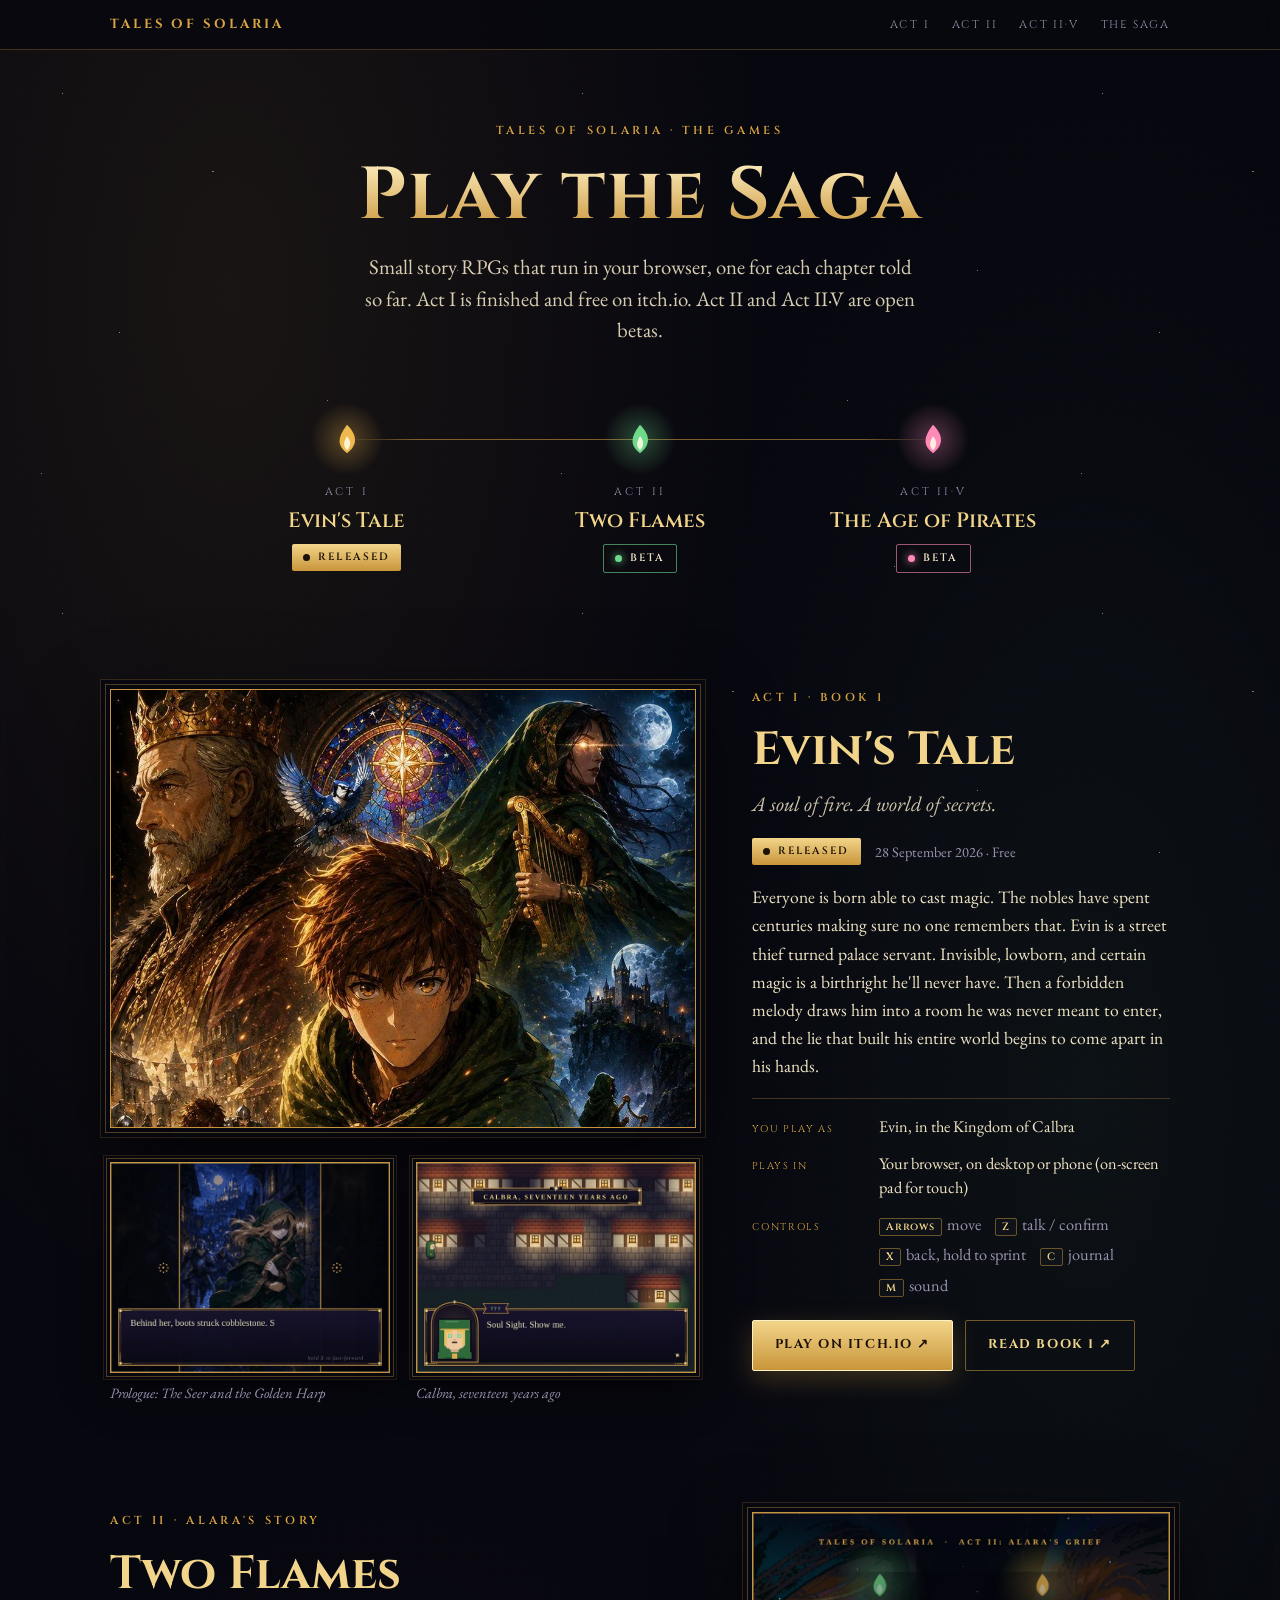
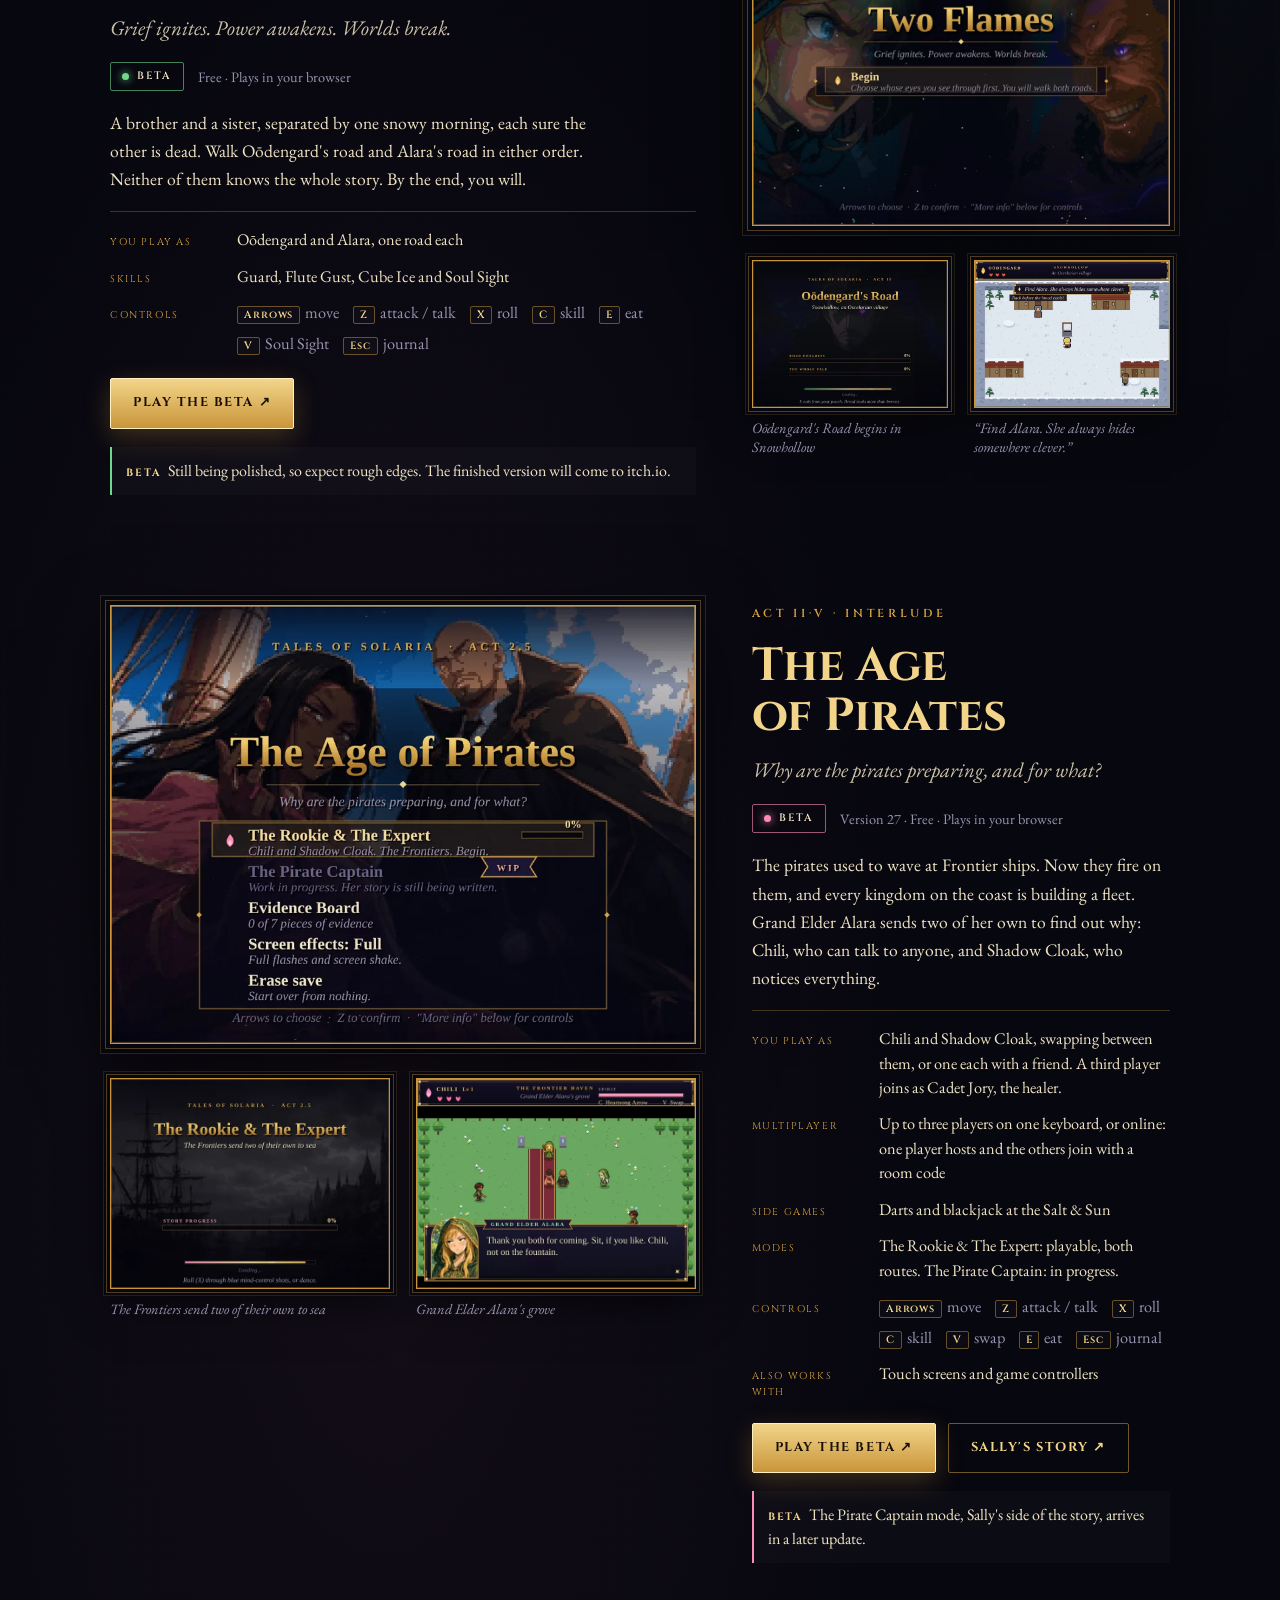
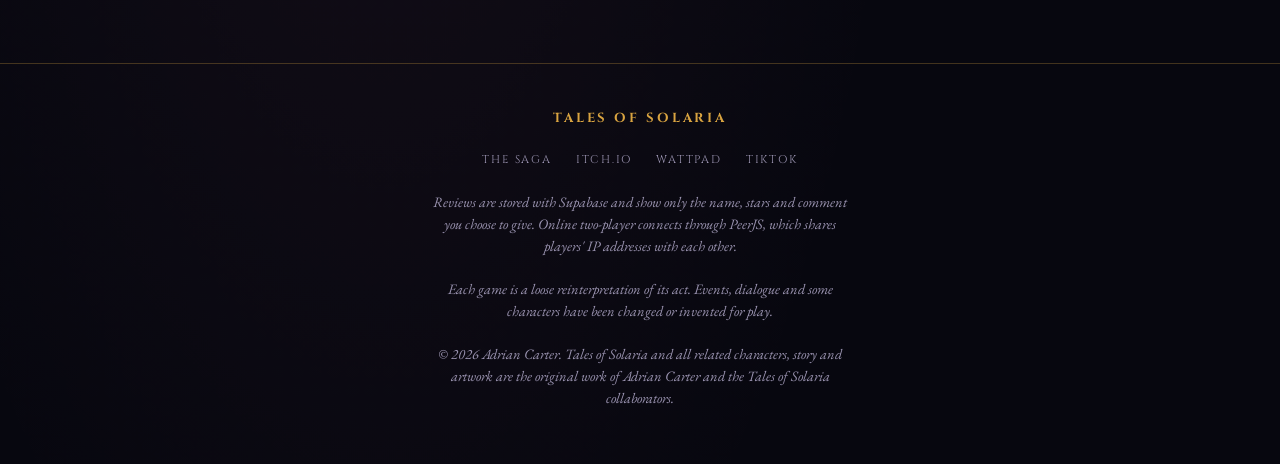
==== games/index.html @ 48a7e3df "Age of Pirates v27: two new tavern games (Ship, Captain & Crew dice and Mug Slide) for one to three " ====
<!doctype html>
<html lang="en">
<head>
<meta charset="utf-8">
<meta name="viewport" content="width=device-width,initial-scale=1,viewport-fit=cover">
<title>Tales of Solaria Games</title>
<meta name="description" content="Browser RPGs set in Tales of Solaria. Act I is out now on itch.io; Act II and Act II·V are in beta.">
<link rel="preconnect" href="https://fonts.googleapis.com">
<link rel="preconnect" href="https://fonts.gstatic.com" crossorigin>
<link rel="stylesheet" href="https://fonts.googleapis.com/css2?family=Cinzel:wght@500;600;700&family=EB+Garamond:ital,wght@0,400;0,500;0,600;1,400&display=swap">
<style>
/* Layout: a night-sky ground, a reading-order line of three flames, then one framed "cabinet" per game, alternating sides. */
:root{
  color-scheme:dark;
  --ground:#07070f;
  --surface:#120f22;
  --surface-2:#181431;
  --gold:#d9a441;
  --gold-deep:#c9953a;
  --pale:#f2d58a;
  --ink:#efe3c4;
  --dim:#9a93b0;
  --line:rgba(217,164,65,.28);
  --ember:#f0b94e;
  --emerald:#6fd88a;
  --rose:#ff8ab8;
  --display:"Cinzel",Georgia,"Times New Roman",serif;
  --body:"EB Garamond",Georgia,"Times New Roman",serif;
  --step--1:.9rem; --step-0:1.1rem; --step-1:1.3rem; --step-2:1.75rem; --step-3:clamp(2rem,5vw,2.9rem); --step-4:clamp(2.6rem,8vw,4.6rem);
}
*,*::before,*::after{box-sizing:border-box}
html{scroll-behavior:smooth;background:var(--ground)}
body{
  margin:0;color:var(--ink);font-family:var(--body);font-size:var(--step-0);line-height:1.6;
  background:
    radial-gradient(ellipse 60% 40% at 18% 8%,rgba(240,185,78,.08),transparent 70%),
    radial-gradient(ellipse 50% 40% at 85% 30%,rgba(111,216,138,.05),transparent 70%),
    radial-gradient(ellipse 60% 50% at 30% 75%,rgba(255,138,184,.05),transparent 70%),
    var(--ground);
  -webkit-font-smoothing:antialiased;overflow-x:hidden;
}
body::before{
  content:"";position:fixed;inset:0;pointer-events:none;z-index:0;opacity:.55;
  background-image:
    radial-gradient(1px 1px at 12% 18%,#dfe8f4 50%,transparent 51%),
    radial-gradient(1px 1px at 72% 9%,#dfe8f4 50%,transparent 51%),
    radial-gradient(1.5px 1.5px at 41% 33%,#f2d58a 50%,transparent 51%),
    radial-gradient(1px 1px at 88% 52%,#dfe8f4 50%,transparent 51%),
    radial-gradient(1px 1px at 23% 64%,#dfe8f4 50%,transparent 51%),
    radial-gradient(1.5px 1.5px at 63% 77%,#f2d58a 50%,transparent 51%),
    radial-gradient(1px 1px at 8% 91%,#dfe8f4 50%,transparent 51%),
    radial-gradient(1px 1px at 51% 95%,#dfe8f4 50%,transparent 51%);
  background-size:520px 520px;
}
a{color:inherit}
a:focus-visible,button:focus-visible{outline:2px solid var(--pale);outline-offset:3px}
img{max-width:100%;display:block}
.wrap{position:relative;z-index:1;max-width:1100px;margin:0 auto;padding-inline:20px}

/* NAV */
.nav{position:sticky;top:env(safe-area-inset-top,0px);z-index:10;background:rgba(7,7,15,.86);backdrop-filter:blur(10px);-webkit-backdrop-filter:blur(10px);border-bottom:1px solid var(--line)}
.nav .wrap{display:flex;align-items:center;justify-content:space-between;gap:16px;padding-block:14px}
.mark{font-family:var(--display);font-weight:700;font-size:.82rem;letter-spacing:.22em;color:var(--gold);text-decoration:none;white-space:nowrap}
.nav-links{display:flex;gap:22px;flex-wrap:wrap;justify-content:flex-end}
.nav-links a{font-family:var(--display);font-size:.7rem;letter-spacing:.16em;text-transform:uppercase;color:var(--dim);text-decoration:none}
.nav-links a:hover{color:var(--pale)}

/* HERO */
.hero{padding-block:72px 40px;text-align:center}
.eyebrow{font-family:var(--display);font-weight:600;font-size:.72rem;letter-spacing:.32em;text-transform:uppercase;color:var(--gold);margin:0}
.hero h1{
  font-family:var(--display);font-weight:700;font-size:var(--step-4);line-height:1.02;letter-spacing:.02em;margin:18px 0 18px;text-wrap:balance;
  background:linear-gradient(180deg,#fff0c2 0%,var(--gold-deep) 100%);-webkit-background-clip:text;background-clip:text;color:transparent;
}
.hero .lede{max-width:56ch;margin:0 auto;color:var(--ink);opacity:.9;font-size:var(--step-1);line-height:1.5}

/* READING ORDER */
.order{margin:56px auto 0;max-width:880px;display:grid;grid-template-columns:repeat(3,1fr);position:relative;list-style:none;padding:0}
.order::before{content:"";position:absolute;left:16.6%;right:16.6%;top:38px;height:1px;background:linear-gradient(90deg,transparent,var(--gold) 12%,var(--gold) 88%,transparent);opacity:.55}
.order li{min-width:0}
.order a{display:flex;flex-direction:column;align-items:center;gap:6px;text-decoration:none;padding:0 8px 6px}
.flame{width:76px;height:76px;position:relative;display:grid;place-items:center}
.flame::before{content:"";position:absolute;inset:0;border-radius:50%;background:radial-gradient(circle,color-mix(in srgb,var(--c) 32%,transparent) 0%,transparent 68%)}
.flame svg{width:34px;height:34px;position:relative;transform-origin:50% 90%;animation:flicker 3.2s ease-in-out infinite}
.order li:nth-child(2) .flame svg{animation-delay:-1.1s}
.order li:nth-child(3) .flame svg{animation-delay:-2.2s}
@keyframes flicker{0%,100%{transform:scale(1,1)}30%{transform:scale(.96,1.06)}60%{transform:scale(1.03,.97)}}
.order a > div{display:grid;justify-items:center;gap:5px}
.order .act{font-family:var(--display);font-size:.68rem;letter-spacing:.26em;text-transform:uppercase;color:var(--dim)}
.order .name{font-family:var(--display);font-weight:600;font-size:var(--step-1);color:var(--pale);text-align:center;text-wrap:balance}
.order a:hover .name{color:#fff0c2}

/* STATUS */
.status{display:inline-flex;align-items:center;gap:8px;font-family:var(--display);font-weight:600;font-size:.66rem;letter-spacing:.2em;text-transform:uppercase;padding:5px 11px;border-radius:2px;white-space:nowrap}
.status .dot{width:7px;height:7px;border-radius:50%;background:var(--c);box-shadow:0 0 8px var(--c)}
.status.released{background:linear-gradient(180deg,var(--pale),var(--gold-deep));color:#1a1006}
.status.released .dot{background:#1a1006;box-shadow:none}
.status.beta{border:1px solid color-mix(in srgb,var(--c) 60%,transparent);color:var(--ink)}

/* GAME CABINETS */
.games{display:grid;gap:110px;padding-block:70px 40px}
.game{display:grid;grid-template-columns:minmax(0,7fr) minmax(0,5fr);gap:56px;align-items:start;scroll-margin-top:90px}
.game.flip .media{order:2}
.frame{margin:0;border:1px solid var(--gold-deep);outline:1px solid rgba(217,164,65,.35);outline-offset:4px;box-shadow:0 0 0 9px var(--ground),0 0 0 10px rgba(217,164,65,.18),0 24px 70px rgba(0,0,0,.7);background:#000}
.frame img{width:100%;height:auto;aspect-ratio:4/3;object-fit:cover}
.media{display:grid;gap:34px;min-width:0}
.shots{display:grid;grid-template-columns:1fr 1fr;gap:26px}
.shots figure{margin:0;display:grid;gap:10px}
.shots .frame{box-shadow:0 0 0 6px var(--ground),0 0 0 7px rgba(217,164,65,.14),0 14px 40px rgba(0,0,0,.6);outline-offset:3px}
.shots figcaption{font-style:italic;font-size:var(--step--1);color:var(--dim);line-height:1.35}
.copy{min-width:0;display:grid;gap:18px;align-content:start}
.copy h2{font-family:var(--display);font-weight:700;font-size:var(--step-3);line-height:1.08;margin:0;color:var(--pale);text-wrap:balance}
.tagline{margin:-6px 0 0;font-style:italic;font-size:var(--step-1);color:var(--ink);opacity:.85}
.meta{display:flex;flex-wrap:wrap;align-items:center;gap:10px 14px}
.meta span.small{font-size:var(--step--1);color:var(--dim)}
.copy p.blurb{margin:0;max-width:62ch}
.specs{margin:0;display:grid;gap:12px;border-top:1px solid var(--line);padding-top:16px}
.specs div{display:grid;grid-template-columns:7.2rem minmax(0,1fr);gap:12px;align-items:baseline}
.specs dt{font-family:var(--display);font-size:.62rem;letter-spacing:.16em;text-transform:uppercase;color:var(--gold);padding-top:3px}
.specs dd{margin:0;font-size:1.02rem;line-height:1.5}
.keys{display:flex;flex-wrap:wrap;gap:6px 14px}
.keys span{white-space:nowrap;color:var(--dim)}
kbd{font-family:var(--display);font-weight:600;font-size:.66rem;letter-spacing:.08em;color:var(--pale);border:1px solid rgba(217,164,65,.45);padding:1px 6px;margin-right:5px;border-radius:2px;background:rgba(255,255,255,.02)}
.ctas{display:flex;flex-wrap:wrap;gap:12px;margin-top:4px}
.btn{display:inline-flex;align-items:center;gap:10px;font-family:var(--display);font-weight:700;font-size:.8rem;letter-spacing:.12em;text-transform:uppercase;text-decoration:none;padding:14px 22px;border-radius:2px;transition:transform .18s ease,filter .18s ease,background .18s ease}
.btn.primary{background:linear-gradient(180deg,var(--pale),var(--gold-deep));color:#1a1006;border:1px solid #fff0c2;box-shadow:0 8px 26px rgba(201,149,58,.28)}
.btn.primary:hover{filter:brightness(1.08);transform:translateY(-1px)}
.btn.ghost{border:1px solid rgba(217,164,65,.5);color:var(--pale)}
.btn.ghost:hover{background:rgba(217,164,65,.1)}
.note{margin:0;padding:12px 14px;border-left:2px solid var(--c);background:rgba(255,255,255,.025);font-size:1rem;line-height:1.5;color:var(--ink)}
.note b{font-family:var(--display);font-size:.66rem;letter-spacing:.18em;text-transform:uppercase;color:var(--pale);margin-right:6px}


/* REVIEWS: a full-width ledger under each game */
.reviews{grid-column:1/-1;border-top:1px solid var(--line);padding-top:26px;display:grid;grid-template-columns:minmax(0,7fr) minmax(0,5fr);gap:20px 56px}
.reviews[hidden]{display:none}
.rv-head{grid-column:1/-1;display:flex;flex-wrap:wrap;align-items:baseline;gap:8px 18px}
.rv-head h3{margin:0;font-family:var(--display);font-weight:600;font-size:.72rem;letter-spacing:.28em;text-transform:uppercase;color:var(--gold)}
.rv-score{display:flex;align-items:baseline;gap:10px;color:var(--dim);font-size:var(--step--1)}
.rv-score b{font-family:var(--display);font-size:var(--step-2);color:var(--pale);line-height:1}
.stars{display:inline-flex;gap:2px;color:var(--c);letter-spacing:0;font-size:1rem;line-height:1}
.stars .off{color:rgba(255,255,255,.18)}
.rv-list{list-style:none;margin:0;padding:0;display:grid;gap:14px;align-content:start;min-width:0}
.rv-list li{padding:12px 14px;background:rgba(255,255,255,.025);border-left:2px solid color-mix(in srgb,var(--c) 70%,transparent)}
.rv-list .who{display:flex;flex-wrap:wrap;align-items:center;gap:4px 12px;font-size:var(--step--1);color:var(--dim)}
.rv-list .who strong{font-family:var(--display);font-weight:600;font-size:.78rem;letter-spacing:.06em;color:var(--pale)}
.rv-list p{margin:6px 0 0;line-height:1.5;overflow-wrap:anywhere;white-space:pre-line}
.rv-empty{margin:0;color:var(--dim);font-style:italic}
.rv-more{justify-self:start;background:none;border:0;padding:0;font:inherit;font-size:var(--step--1);color:var(--pale);text-decoration:underline;text-underline-offset:3px;cursor:pointer}
.rv-form{display:grid;gap:12px;align-content:start;min-width:0}
.rv-form fieldset{border:0;margin:0;padding:0;min-width:0}
.rv-form legend,.rv-form .lbl{font-family:var(--display);font-size:.62rem;letter-spacing:.16em;text-transform:uppercase;color:var(--gold);padding:0;margin-bottom:6px;display:block}
.rv-pick{display:flex;gap:4px}
.rv-pick input{position:absolute;opacity:0;width:1px;height:1px}
.rv-pick label{font-size:1.9rem;line-height:1;color:rgba(255,255,255,.2);cursor:pointer;padding:2px 3px;transition:color .12s ease,transform .12s ease}
.rv-pick label.on{color:var(--c)}
.rv-pick input:focus-visible+label{outline:2px solid var(--pale);outline-offset:2px}
.rv-pick label:hover{transform:translateY(-1px)}
.rv-form input[type=text],.rv-form textarea{width:100%;font:inherit;font-size:1rem;color:var(--ink);background:rgba(7,7,15,.7);border:1px solid rgba(217,164,65,.35);border-radius:2px;padding:9px 11px}
.rv-form textarea{min-height:96px;resize:vertical}
.rv-form input[type=text]:focus,.rv-form textarea:focus{outline:none;border-color:var(--pale)}
.rv-form .hp{position:absolute;left:-9999px;width:1px;height:1px;overflow:hidden}
.rv-form .row{display:flex;flex-wrap:wrap;align-items:center;gap:10px 16px}
.rv-form button[type=submit]{cursor:pointer;font-family:var(--display);font-weight:700;font-size:.74rem;letter-spacing:.12em;text-transform:uppercase;padding:11px 18px;border-radius:2px;background:linear-gradient(180deg,var(--pale),var(--gold-deep));color:#1a1006;border:1px solid #fff0c2}
.rv-form button[disabled]{opacity:.55;cursor:default}
.rv-count{font-size:.85rem;color:var(--dim)}
.rv-msg{margin:0;font-size:1rem;line-height:1.45}
.rv-msg.ok{color:#9af0b0}.rv-msg.err{color:#ff9a80}
.rv-fine{margin:0;font-size:.85rem;font-style:italic;color:var(--dim);line-height:1.45}
@media (max-width:860px){ .reviews{grid-template-columns:minmax(0,1fr)} }

/* FOOTER */
footer{border-top:1px solid var(--line);margin-top:60px}
footer .wrap{padding-block:44px 56px;display:grid;gap:22px;justify-items:center;text-align:center}
.foot-links{display:flex;flex-wrap:wrap;justify-content:center;gap:10px 24px}
.foot-links a{font-family:var(--display);font-size:.7rem;letter-spacing:.16em;text-transform:uppercase;color:var(--dim);text-decoration:none}
.foot-links a:hover{color:var(--pale)}
.disc{max-width:60ch;margin:0;font-style:italic;font-size:var(--step--1);color:var(--dim);line-height:1.5}

@media (max-width:860px){
  .game,.game.flip{grid-template-columns:minmax(0,1fr);gap:40px}
  .game.flip .media{order:0}
  .games{gap:90px}
}
@media (max-width:600px){
  .hero{padding-block:48px 24px}
  .order{grid-template-columns:minmax(0,1fr);gap:10px;max-width:360px}
  .order::before{left:38px;right:auto;top:30px;bottom:30px;width:1px;height:auto;background:linear-gradient(180deg,transparent,var(--gold) 12%,var(--gold) 88%,transparent)}
  .order a{flex-direction:row;align-items:center;gap:14px;padding:0}
  .order a > div{display:grid;justify-items:start}
  .order .name{text-align:left}
  .shots{gap:18px}
  .specs div{grid-template-columns:minmax(0,1fr);gap:4px}
  .nav-links{gap:14px}
  .nav-links .hide-sm{display:none}
  .mark{font-size:.74rem;letter-spacing:.18em}
}
@media (prefers-reduced-motion:reduce){
  html{scroll-behavior:auto}
  .flame svg{animation:none}
  .btn{transition:none}
}
</style>
<meta property="og:title" content="Tales of Solaria Games">
<meta property="og:description" content="Browser RPGs set in Tales of Solaria. Act I is out now on itch.io; Act II and Act II·V are in beta.">
<meta property="og:url" content="https://talesofsolaria.co.uk/games/">
<meta property="og:type" content="website">
<meta property="og:image" content="https://talesofsolaria.co.uk/games/img/og-games.jpg">
<meta name="twitter:card" content="summary_large_image">
<meta name="theme-color" content="#07070f">
<link rel="icon" type="image/x-icon" href="https://raw.githubusercontent.com/SolarianEarl0s/SolarianEarl0s.github.io/main/favicon.ico">
<link rel="icon" type="image/png" sizes="32x32" href="https://raw.githubusercontent.com/SolarianEarl0s/SolarianEarl0s.github.io/main/favicon-32x32.png">
</head>
<body>
<svg width="0" height="0" style="position:absolute" aria-hidden="true">
  <defs>
    <symbol id="flame" viewBox="-24 -24 48 48">
      <path fill="currentColor" d="M0-20C14-6 16 8 0 20C-16 8-12-4 0-20Z"/>
      <path fill="rgba(255,250,230,.88)" d="M0-4C6 2 6 10 0 16C-6 10-5 4 0-4Z"/>
    </symbol>
  </defs>
</svg>

<nav class="nav" aria-label="Site">
  <div class="wrap">
    <a class="mark" href="/">TALES OF SOLARIA</a>
    <div class="nav-links">
      <a class="hide-sm" href="#evins-tale">Act I</a>
      <a class="hide-sm" href="#two-flames">Act II</a>
      <a class="hide-sm" href="#age-of-pirates">Act II·V</a>
      <a href="/">The Saga</a>
    </div>
  </div>
</nav>

<main>
  <header class="hero">
    <div class="wrap">
      <p class="eyebrow">Tales of Solaria &middot; The Games</p>
      <h1>Play the Saga</h1>
      <p class="lede">Small story RPGs that run in your browser, one for each chapter told so far. Act I is finished and free on itch.io. Act II and Act II·V are open betas.</p>

      <ol class="order" aria-label="Play order">
        <li style="--c:var(--ember)">
          <a href="#evins-tale">
            <span class="flame" style="color:var(--ember)"><svg><use href="#flame"/></svg></span>
            <div>
              <span class="act">Act I</span>
              <span class="name">Evin's Tale</span>
              <span class="status released"><span class="dot"></span>Released</span>
            </div>
          </a>
        </li>
        <li style="--c:var(--emerald)">
          <a href="#two-flames">
            <span class="flame" style="color:var(--emerald)"><svg><use href="#flame"/></svg></span>
            <div>
              <span class="act">Act II</span>
              <span class="name">Two Flames</span>
              <span class="status beta"><span class="dot"></span>Beta</span>
            </div>
          </a>
        </li>
        <li style="--c:var(--rose)">
          <a href="#age-of-pirates">
            <span class="flame" style="color:var(--rose)"><svg><use href="#flame"/></svg></span>
            <div>
              <span class="act">Act II·V</span>
              <span class="name">The Age of Pirates</span>
              <span class="status beta"><span class="dot"></span>Beta</span>
            </div>
          </a>
        </li>
      </ol>
    </div>
  </header>

  <div class="wrap games">

    <!-- ACT I -->
    <article class="game" id="evins-tale" style="--c:var(--ember)" aria-labelledby="t-evin">
      <div class="media">
        <figure class="frame"><img src="img/evin-cover.webp" width="960" height="720" alt="Evin's Tale cover art: Evin in a green hood, the King of Calbra, and the Seer with her golden harp"></figure>
        <div class="shots">
          <figure>
            <div class="frame"><img src="img/evin-prologue.webp" width="640" height="480" loading="lazy" alt="Prologue scene: the Seer with her harp on a moonlit street"></div>
            <figcaption>Prologue: The Seer and the Golden Harp</figcaption>
          </figure>
          <figure>
            <div class="frame"><img src="img/evin-calbra.webp" width="640" height="480" loading="lazy" alt="Gameplay in the streets of Calbra, seventeen years ago, with a dialogue box"></div>
            <figcaption>Calbra, seventeen years ago</figcaption>
          </figure>
        </div>
      </div>
      <div class="copy">
        <p class="eyebrow">Act I &middot; Book 1</p>
        <h2 id="t-evin">Evin's Tale</h2>
        <p class="tagline">A soul of fire. A world of secrets.</p>
        <div class="meta">
          <span class="status released"><span class="dot"></span>Released</span>
          <span class="small">28 September 2026 &middot; Free</span>
        </div>
        <p class="blurb">Everyone is born able to cast magic. The nobles have spent centuries making sure no one remembers that. Evin is a street thief turned palace servant. Invisible, lowborn, and certain magic is a birthright he'll never have. Then a forbidden melody draws him into a room he was never meant to enter, and the lie that built his entire world begins to come apart in his hands.</p>
        <dl class="specs">
          <div><dt>You play as</dt><dd>Evin, in the Kingdom of Calbra</dd></div>
          <div><dt>Plays in</dt><dd>Your browser, on desktop or phone (on-screen pad for touch)</dd></div>
          <div><dt>Controls</dt><dd class="keys"><span><kbd>Arrows</kbd>move</span><span><kbd>Z</kbd>talk / confirm</span><span><kbd>X</kbd>back, hold to sprint</span><span><kbd>C</kbd>journal</span><span><kbd>M</kbd>sound</span></dd></div>
        </dl>
        <div class="ctas">
          <a class="btn primary" href="https://talesofsolaria.itch.io/evins-tale" target="_blank" rel="noopener">Play on itch.io &#8599;</a>
          <a class="btn ghost" href="https://www.wattpad.com/story/388548881-tales-of-solaria-evin%27s-tale" target="_blank" rel="noopener">Read Book 1 &#8599;</a>
        </div>
      </div>
      <section class="reviews" data-game="evins-tale" aria-label="Player reviews of Evin's Tale" hidden>
        <div class="rv-head"><h3>Player reviews</h3><div class="rv-score" aria-live="polite"></div></div>
        <div class="rv-col"><ul class="rv-list"></ul></div>
        <form class="rv-form" novalidate>
          <fieldset><legend>Your rating</legend><div class="rv-pick"></div></fieldset>
          <label><span class="lbl">Name (optional)</span><input type="text" name="name" maxlength="40" autocomplete="nickname" placeholder="A traveller"></label>
          <label><span class="lbl">Comment (optional)</span><textarea name="comment" maxlength="600" placeholder="What did you think?"></textarea></label>
          <label class="hp" aria-hidden="true">Leave this empty<input type="text" name="website" tabindex="-1" autocomplete="off"></label>
          <div class="row"><button type="submit">Send review</button><span class="rv-count">0 / 600</span></div>
          <p class="rv-msg" role="status"></p>
          <p class="rv-fine">Reviews appear once they have been read. Please don't include personal details.</p>
        </form>
      </section>
    </article>

    <!-- ACT II -->
    <article class="game flip" id="two-flames" style="--c:var(--emerald)" aria-labelledby="t-flames">
      <div class="media">
        <figure class="frame"><img src="img/flames-title.webp" width="960" height="720" loading="lazy" alt="Two Flames title screen: Alara and Oōdengard face each other across the title"></figure>
        <div class="shots">
          <figure>
            <div class="frame"><img src="img/flames-road.webp" width="640" height="480" loading="lazy" alt="Chapter card reading Oōdengard's Road, Snowhollow, an Oscelarian village"></div>
            <figcaption>Oōdengard's Road begins in Snowhollow</figcaption>
          </figure>
          <figure>
            <div class="frame"><img src="img/flames-snowhollow.webp" width="640" height="480" loading="lazy" alt="Gameplay in snowy Snowhollow with the quest: find Alara, she always hides somewhere clever"></div>
            <figcaption>&ldquo;Find Alara. She always hides somewhere clever.&rdquo;</figcaption>
          </figure>
        </div>
      </div>
      <div class="copy">
        <p class="eyebrow">Act II &middot; Alara's Story</p>
        <h2 id="t-flames">Two Flames</h2>
        <p class="tagline">Grief ignites. Power awakens. Worlds break.</p>
        <div class="meta">
          <span class="status beta"><span class="dot"></span>Beta</span>
          <span class="small">Free &middot; Plays in your browser</span>
        </div>
        <p class="blurb">A brother and a sister, separated by one snowy morning, each sure the other is dead. Walk Oōdengard's road and Alara's road in either order. Neither of them knows the whole story. By the end, you will.</p>
        <dl class="specs">
          <div><dt>You play as</dt><dd>Oōdengard and Alara, one road each</dd></div>
          <div><dt>Skills</dt><dd>Guard, Flute Gust, Cube Ice and Soul Sight</dd></div>
          <div><dt>Controls</dt><dd class="keys"><span><kbd>Arrows</kbd>move</span><span><kbd>Z</kbd>attack / talk</span><span><kbd>X</kbd>roll</span><span><kbd>C</kbd>skill</span><span><kbd>E</kbd>eat</span><span><kbd>V</kbd>Soul Sight</span><span><kbd>Esc</kbd>journal</span></dd></div>
        </dl>
        <div class="ctas">
          <a class="btn primary" href="two-flames/">Play the beta &#8599;</a>
        </div>
        <p class="note"><b>Beta</b>Still being polished, so expect rough edges. The finished version will come to itch.io.</p>
      </div>
      <section class="reviews" data-game="two-flames" aria-label="Player reviews of Two Flames" hidden>
        <div class="rv-head"><h3>Player reviews</h3><div class="rv-score" aria-live="polite"></div></div>
        <div class="rv-col"><ul class="rv-list"></ul></div>
        <form class="rv-form" novalidate>
          <fieldset><legend>Your rating</legend><div class="rv-pick"></div></fieldset>
          <label><span class="lbl">Name (optional)</span><input type="text" name="name" maxlength="40" autocomplete="nickname" placeholder="A traveller"></label>
          <label><span class="lbl">Comment (optional)</span><textarea name="comment" maxlength="600" placeholder="What did you think?"></textarea></label>
          <label class="hp" aria-hidden="true">Leave this empty<input type="text" name="website" tabindex="-1" autocomplete="off"></label>
          <div class="row"><button type="submit">Send review</button><span class="rv-count">0 / 600</span></div>
          <p class="rv-msg" role="status"></p>
          <p class="rv-fine">Reviews appear once they have been read. Please don't include personal details.</p>
        </form>
      </section>
    </article>

    <!-- ACT II·V -->
    <article class="game" id="age-of-pirates" style="--c:var(--rose)" aria-labelledby="t-pirates">
      <div class="media">
        <figure class="frame"><img src="img/pirates-title.webp" width="960" height="720" loading="lazy" alt="The Age of Pirates title screen with Chili and Shadow Cloak on a ship's deck and the mode menu"></figure>
        <div class="shots">
          <figure>
            <div class="frame"><img src="img/pirates-mode.webp" width="640" height="480" loading="lazy" alt="Chapter card: The Rookie and The Expert, the Frontiers send two of their own to sea"></div>
            <figcaption>The Frontiers send two of their own to sea</figcaption>
          </figure>
          <figure>
            <div class="frame"><img src="img/pirates-haven.webp" width="640" height="480" loading="lazy" alt="Grand Elder Alara greets Chili and Shadow Cloak in the Frontier haven"></div>
            <figcaption>Grand Elder Alara's grove</figcaption>
          </figure>
        </div>
      </div>
      <div class="copy">
        <p class="eyebrow">Act II·V &middot; Interlude</p>
        <h2 id="t-pirates">The Age of Pirates</h2>
        <p class="tagline">Why are the pirates preparing, and for what?</p>
        <div class="meta">
          <span class="status beta"><span class="dot"></span>Beta</span>
          <span class="small">Version 27 &middot; Free &middot; Plays in your browser</span>
        </div>
        <p class="blurb">The pirates used to wave at Frontier ships. Now they fire on them, and every kingdom on the coast is building a fleet. Grand Elder Alara sends two of her own to find out why: Chili, who can talk to anyone, and Shadow Cloak, who notices everything.</p>
        <dl class="specs">
          <div><dt>You play as</dt><dd>Chili and Shadow Cloak, swapping between them, or one each with a friend. A third player joins as Cadet Jory, the healer.</dd></div>
          <div><dt>Multiplayer</dt><dd>Up to three players on one keyboard, or online: one player hosts and the others join with a room code</dd></div>
          <div><dt>Side games</dt><dd>Darts and blackjack at the Salt &amp; Sun</dd></div>
          <div><dt>Modes</dt><dd>The Rookie &amp; The Expert: playable, both routes. The Pirate Captain: in progress.</dd></div>
          <div><dt>Controls</dt><dd class="keys"><span><kbd>Arrows</kbd>move</span><span><kbd>Z</kbd>attack / talk</span><span><kbd>X</kbd>roll</span><span><kbd>C</kbd>skill</span><span><kbd>V</kbd>swap</span><span><kbd>E</kbd>eat</span><span><kbd>Esc</kbd>journal</span></dd></div>
          <div><dt>Also works with</dt><dd>Touch screens and game controllers</dd></div>
        </dl>
        <div class="ctas">
          <a class="btn primary" href="age-of-pirates/">Play the beta &#8599;</a>
          <a class="btn ghost" href="https://hub.talesofsolaria.co.uk/act2v/" target="_blank" rel="noopener">Sally's story &#8599;</a>
        </div>
        <p class="note"><b>Beta</b>The Pirate Captain mode, Sally's side of the story, arrives in a later update.</p>
      </div>
      <section class="reviews" data-game="age-of-pirates" aria-label="Player reviews of The Age of Pirates" hidden>
        <div class="rv-head"><h3>Player reviews</h3><div class="rv-score" aria-live="polite"></div></div>
        <div class="rv-col"><ul class="rv-list"></ul></div>
        <form class="rv-form" novalidate>
          <fieldset><legend>Your rating</legend><div class="rv-pick"></div></fieldset>
          <label><span class="lbl">Name (optional)</span><input type="text" name="name" maxlength="40" autocomplete="nickname" placeholder="A traveller"></label>
          <label><span class="lbl">Comment (optional)</span><textarea name="comment" maxlength="600" placeholder="What did you think?"></textarea></label>
          <label class="hp" aria-hidden="true">Leave this empty<input type="text" name="website" tabindex="-1" autocomplete="off"></label>
          <div class="row"><button type="submit">Send review</button><span class="rv-count">0 / 600</span></div>
          <p class="rv-msg" role="status"></p>
          <p class="rv-fine">Reviews appear once they have been read. Please don't include personal details.</p>
        </form>
      </section>
    </article>

  </div>
</main>

<footer>
  <div class="wrap">
    <a class="mark" href="/">TALES OF SOLARIA</a>
    <nav class="foot-links" aria-label="Elsewhere">
      <a href="/">The Saga</a>
      <a href="https://talesofsolaria.itch.io/evins-tale" target="_blank" rel="noopener">itch.io</a>
      <a href="https://www.wattpad.com/story/388548881-tales-of-solaria-evin%27s-tale" target="_blank" rel="noopener">Wattpad</a>
      <a href="https://www.tiktok.com/@kentoclark" target="_blank" rel="noopener">TikTok</a>
    </nav>
    <p class="disc">Reviews are stored with Supabase and show only the name, stars and comment you choose to give. Online two-player connects through PeerJS, which shares players' IP addresses with each other.</p>
    <p class="disc">Each game is a loose reinterpretation of its act. Events, dialogue and some characters have been changed or invented for play.</p>
    <p class="disc">&copy; 2026 Adrian Carter. Tales of Solaria and all related characters, story and artwork are the original work of Adrian Carter and the Tales of Solaria collaborators.</p>
  </div>
</footer>
<script>
/* Player reviews, stored in Supabase. Only reviews you've approved are shown. */
(()=>{
  const SB_URL='https://thijkwjwmdsqyvinzjdv.supabase.co', SB_KEY='sb_publishable_pfZO6LXfDzrELYELNjsuog_3yfH6MvV';
  const boxes=[...document.querySelectorAll('.reviews[data-game]')];
  if(!SB_URL||!SB_KEY||!boxes.length||!window.fetch) return;
  const H={apikey:SB_KEY,'Content-Type':'application/json'};
  if(SB_KEY.startsWith('eyJ')) H.Authorization='Bearer '+SB_KEY;
  const API=SB_URL.replace(/\/$/,'')+'/rest/v1/game_reviews';
  const esc=t=>String(t).replace(/[&<>"']/g,c=>({'&':'&amp;','<':'&lt;','>':'&gt;','"':'&quot;',"'":'&#39;'}[c]));
  const stars=(n,label)=>`<span class="stars" role="img" aria-label="${label||n+' out of 5 stars'}">${[1,2,3,4,5].map(i=>`<span class="${i<=Math.round(n)?'':'off'}" aria-hidden="true">★</span>`).join('')}</span>`;
  const when=d=>{ try{ return new Date(d).toLocaleDateString('en-GB',{day:'numeric',month:'short',year:'numeric'}); }catch(e){ return ''; } };
  const seen=g=>{ try{ return localStorage.getItem('tos.reviewed.'+g); }catch(e){ return null; } };
  const mark=g=>{ try{ localStorage.setItem('tos.reviewed.'+g,'1'); }catch(e){} };
  let all=[];
  function render(box){
    const g=box.dataset.game, rows=all.filter(r=>r.game===g);
    const score=box.querySelector('.rv-score'), list=box.querySelector('.rv-list');
    if(rows.length){ const avg=rows.reduce((a,r)=>a+r.rating,0)/rows.length;
      score.innerHTML=`<b>${avg.toFixed(1)}</b>${stars(avg,'Average '+avg.toFixed(1)+' out of 5')}<span>${rows.length} review${rows.length===1?'':'s'}</span>`; }
    else score.innerHTML='<span>No reviews yet. Be the first.</span>';
    const withText=rows.filter(r=>r.comment&&r.comment.trim());
    const show=box.dataset.all?withText:withText.slice(0,3);
    list.innerHTML=show.length?show.map(r=>`<li><div class="who"><strong>${esc(r.name||'A traveller')}</strong>${stars(r.rating)}<span>${when(r.created_at)}</span></div><p>${esc(r.comment)}</p></li>`).join(''):'<li style="border:0;background:none;padding:0"><p class="rv-empty">No comments yet.</p></li>';
    const col=box.querySelector('.rv-col'); let more=col.querySelector('.rv-more');
    if(withText.length>3&&!box.dataset.all){ if(!more){ more=document.createElement('button'); more.type='button'; more.className='rv-more'; more.onclick=()=>{ box.dataset.all='1'; render(box); }; col.appendChild(more); } more.textContent='Show all '+withText.length+' comments'; }
    else if(more) more.remove();
  }
  function setup(box){
    const g=box.dataset.game, f=box.querySelector('form'), pick=f.querySelector('.rv-pick'), msg=f.querySelector('.rv-msg'), btn=f.querySelector('button[type=submit]'), ta=f.querySelector('textarea'), cnt=f.querySelector('.rv-count');
    let rating=0;
    pick.innerHTML=[1,2,3,4,5].map(i=>`<input type="radio" name="rating-${g}" id="r-${g}-${i}" value="${i}"><label for="r-${g}-${i}" title="${i} star${i>1?'s':''}"><span aria-hidden="true">★</span><span class="sr" style="position:absolute;width:1px;height:1px;overflow:hidden;clip:rect(0 0 0 0)">${i} star${i>1?'s':''}</span></label>`).join('');
    const paint=n=>pick.querySelectorAll('label').forEach((l,i)=>l.classList.toggle('on',i<n));
    pick.addEventListener('change',e=>{ rating=+e.target.value; paint(rating); });
    pick.querySelectorAll('label').forEach((l,i)=>{ l.addEventListener('mouseenter',()=>paint(i+1)); });
    pick.addEventListener('mouseleave',()=>paint(rating));
    ta.addEventListener('input',()=>{ cnt.textContent=ta.value.length+' / 600'; });
    if(seen(g)){ msg.className='rv-msg ok'; msg.textContent='Thanks, you have already reviewed this game.'; }
    f.addEventListener('submit',async e=>{
      e.preventDefault();
      if(f.website.value) return;
      if(!rating){ msg.className='rv-msg err'; msg.textContent='Pick a star rating first.'; pick.querySelector('input').focus(); return; }
      if(seen(g)){ msg.className='rv-msg ok'; msg.textContent='Thanks, you have already reviewed this game.'; return; }
      const name=f.name.value.trim().slice(0,40)||'A traveller', comment=ta.value.trim().slice(0,600)||null;
      btn.disabled=true; msg.className='rv-msg'; msg.textContent='Sending...';
      try{
        const r=await fetch(API,{method:'POST',headers:Object.assign({Prefer:'return=minimal'},H),body:JSON.stringify({game:g,rating,name,comment})});
        if(!r.ok){ const t=await r.text(); throw new Error(/Too many/.test(t)?'Lots of reviews are coming in right now. Try again in a minute.':'Could not send your review. Please try again later.'); }
        mark(g); f.reset(); rating=0; paint(0); cnt.textContent='0 / 600';
        msg.className='rv-msg ok'; msg.textContent='Thank you! Your review will appear once it has been read.';
      }catch(err){ msg.className='rv-msg err'; msg.textContent=err.message||'Could not send your review.'; }
      btn.disabled=false;
    });
  }
  fetch(API+'?select=game,rating,name,comment,created_at&order=created_at.desc&limit=1000',{headers:H})
    .then(r=>{ if(!r.ok) throw 0; return r.json(); })
    .then(rows=>{ all=Array.isArray(rows)?rows:[]; boxes.forEach(b=>{ b.hidden=false; setup(b); render(b); }); })
    .catch(()=>{});
})();
</script>
</body>
</html>
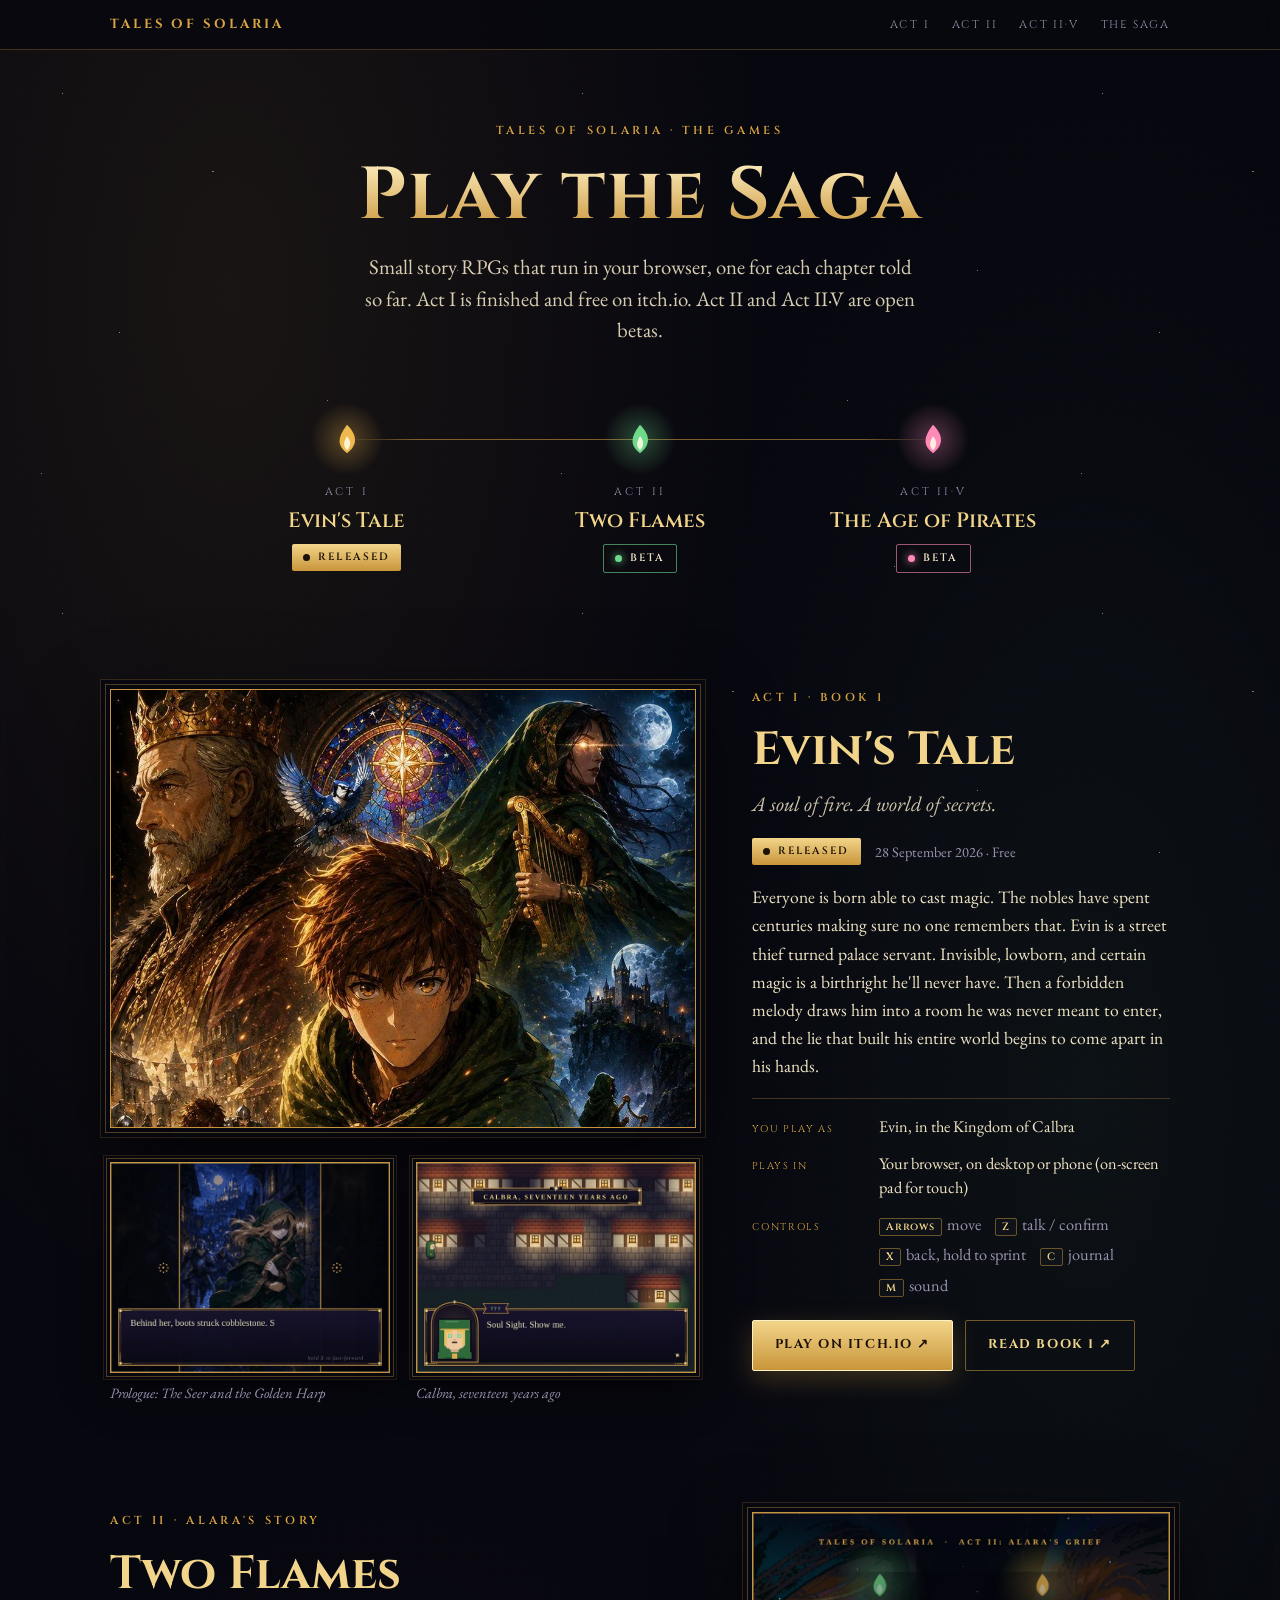
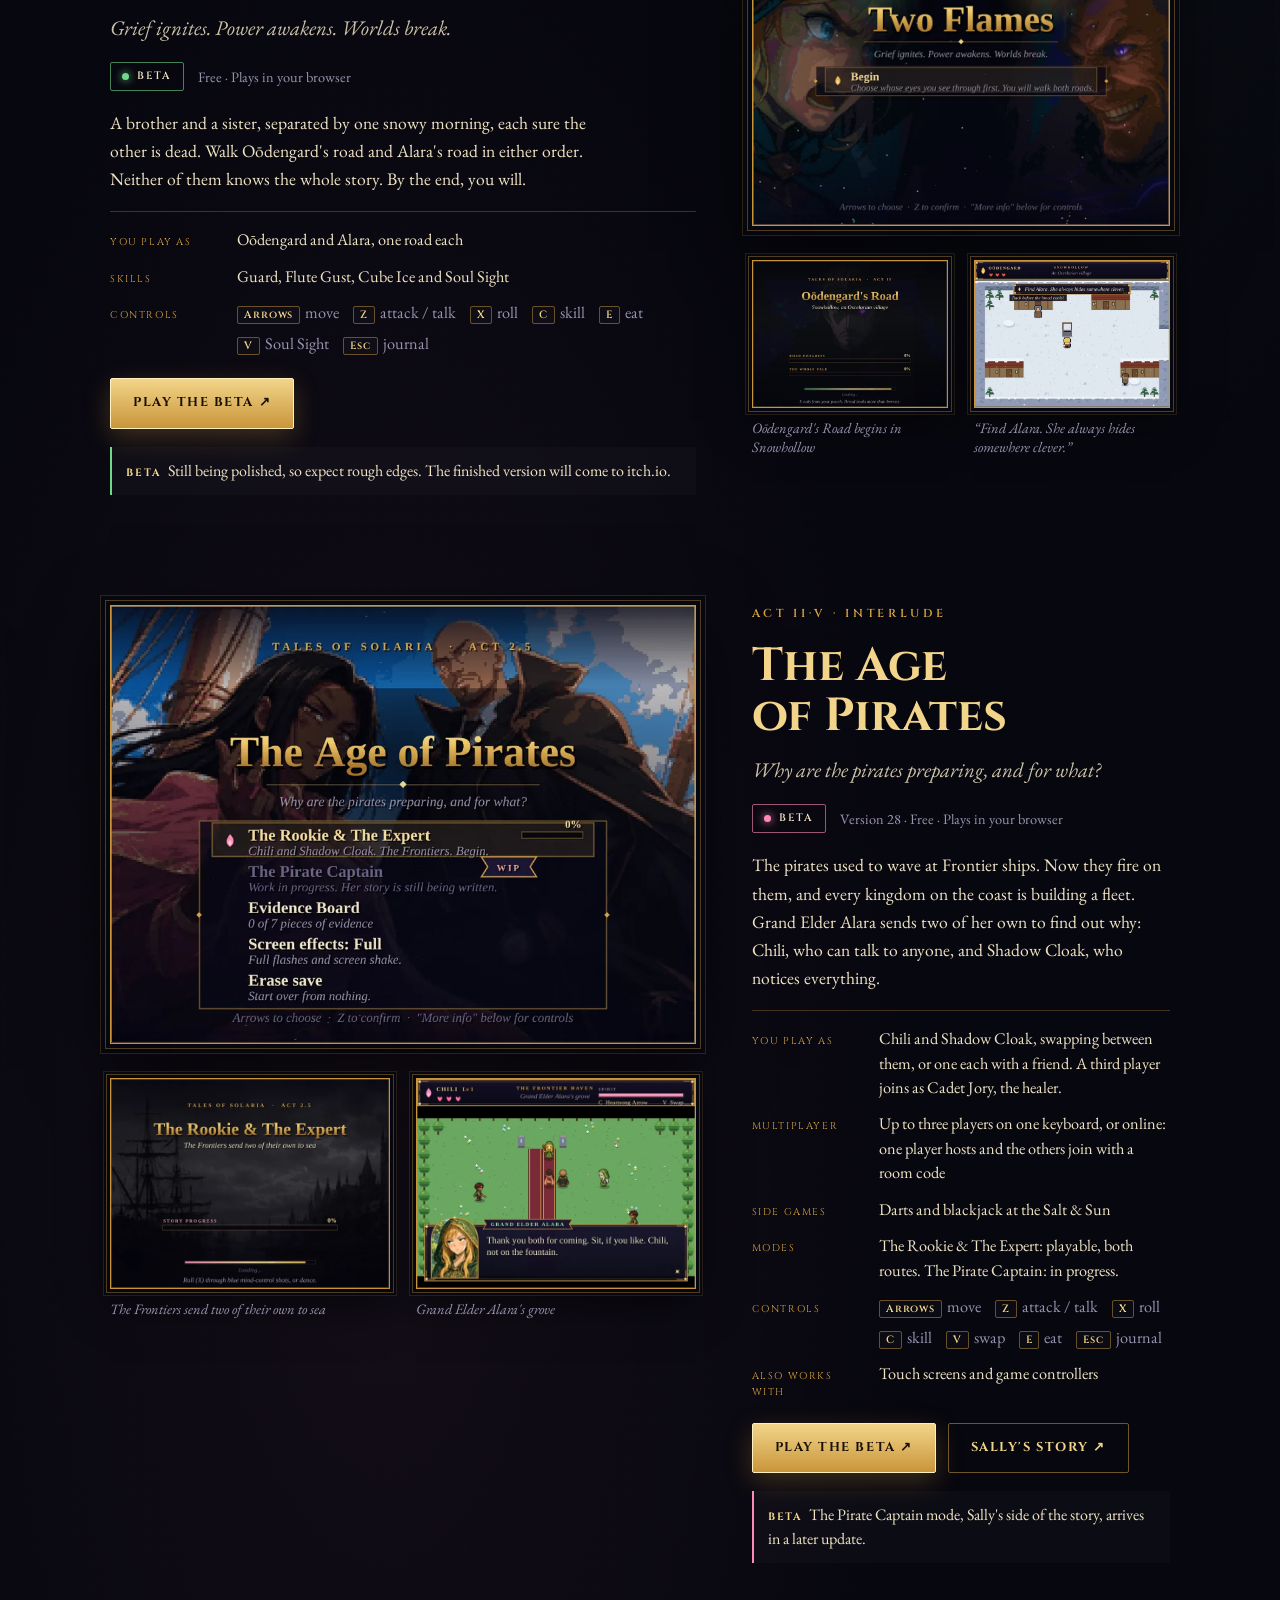
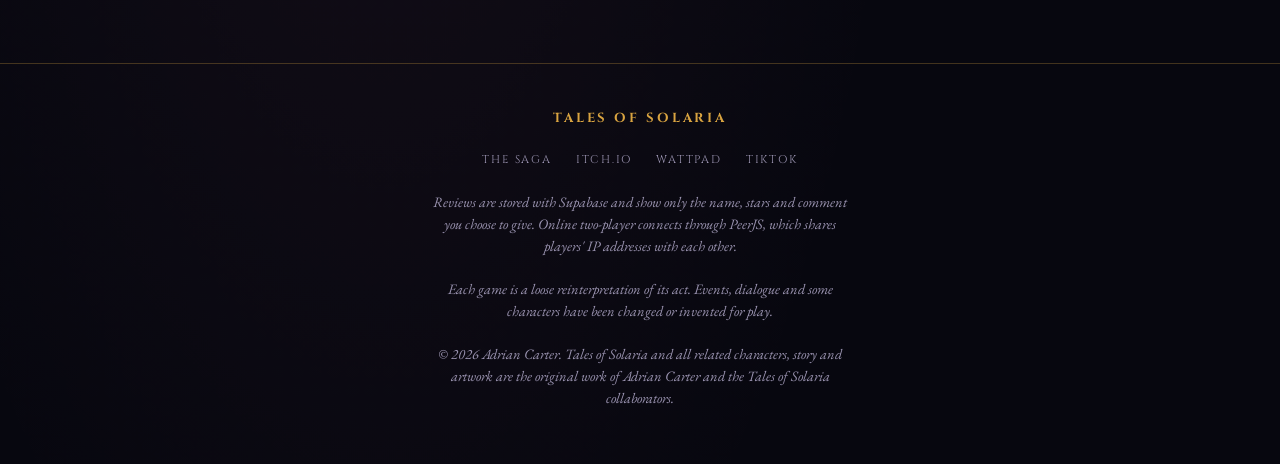
==== commit ec09660b: "Age of Pirates v28: online host picks two or three players, everyone chooses their character with no" ====
--- a/games/index.html
+++ b/games/index.html
@@ -396,7 +396,7 @@
         <p class="tagline">Why are the pirates preparing, and for what?</p>
         <div class="meta">
           <span class="status beta"><span class="dot"></span>Beta</span>
-          <span class="small">Version 27 &middot; Free &middot; Plays in your browser</span>
+          <span class="small">Version 28 &middot; Free &middot; Plays in your browser</span>
         </div>
         <p class="blurb">The pirates used to wave at Frontier ships. Now they fire on them, and every kingdom on the coast is building a fleet. Grand Elder Alara sends two of her own to find out why: Chili, who can talk to anyone, and Shadow Cloak, who notices everything.</p>
         <dl class="specs">
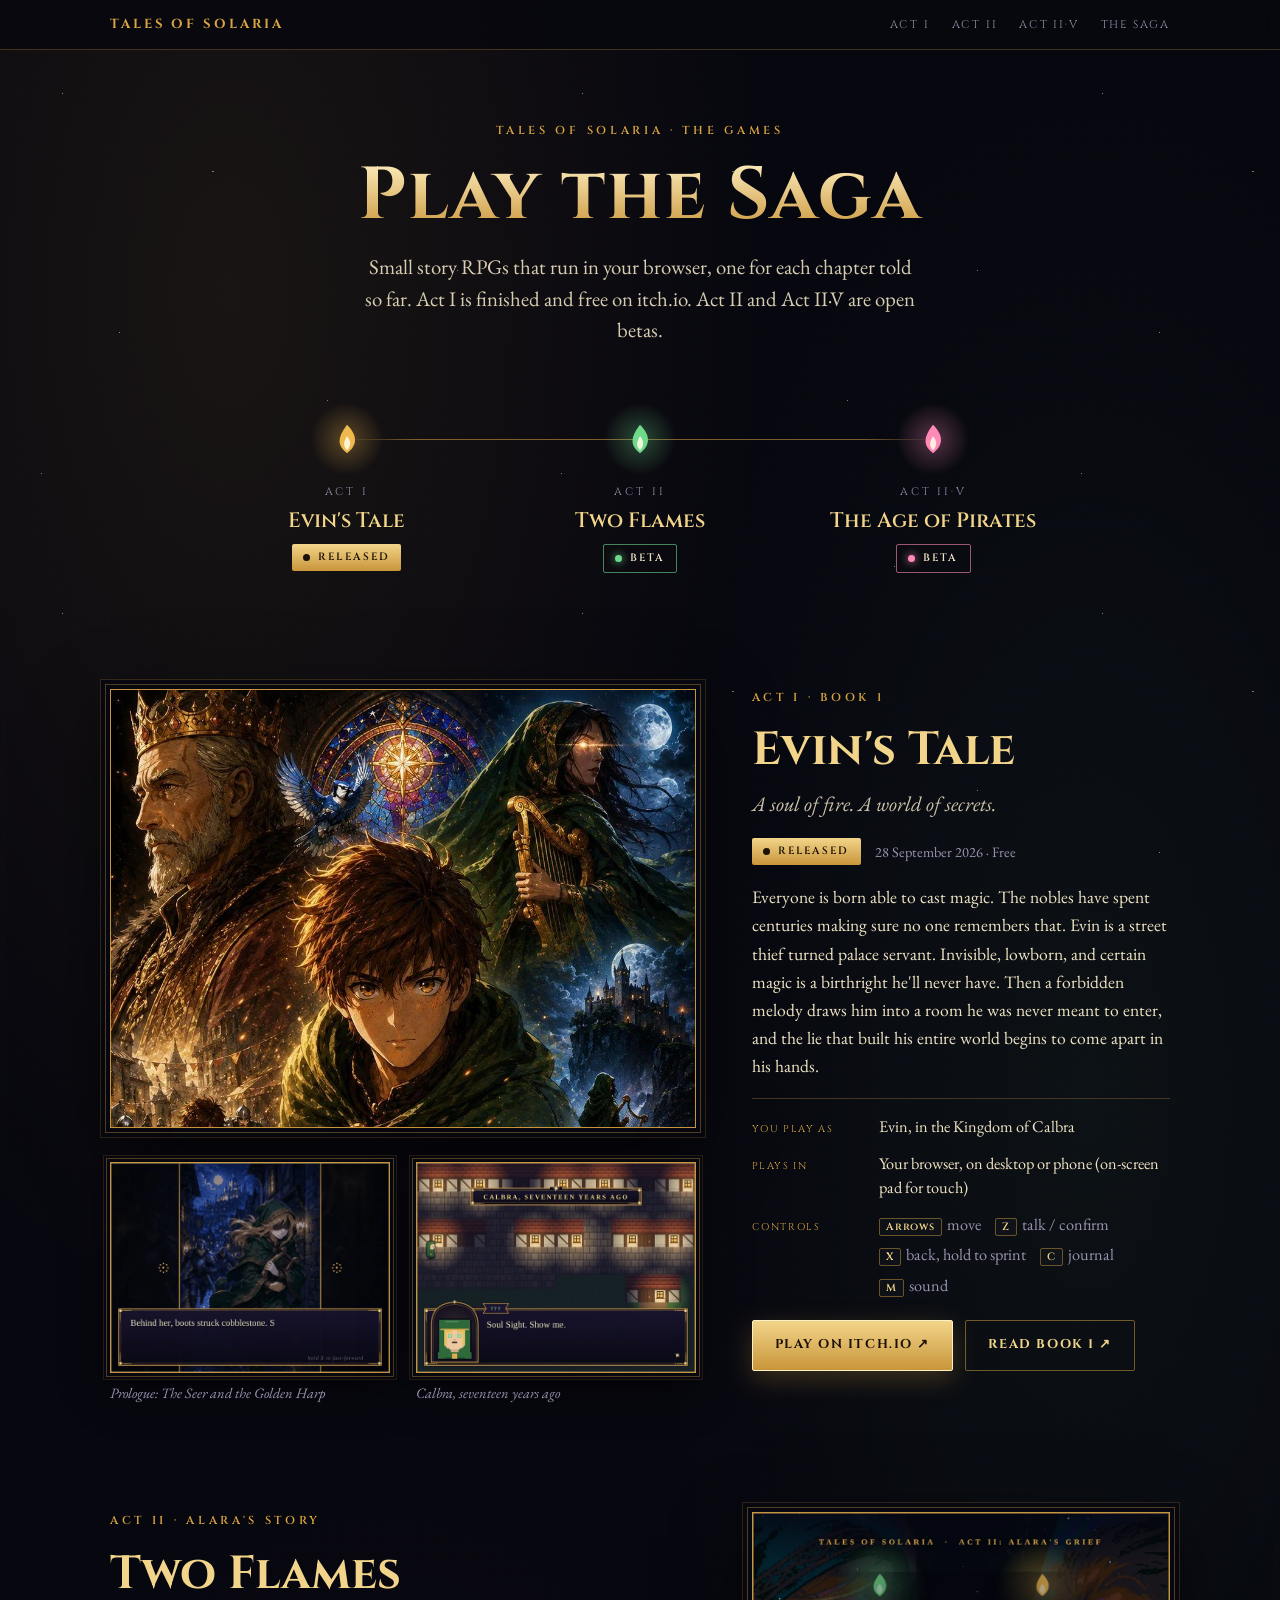
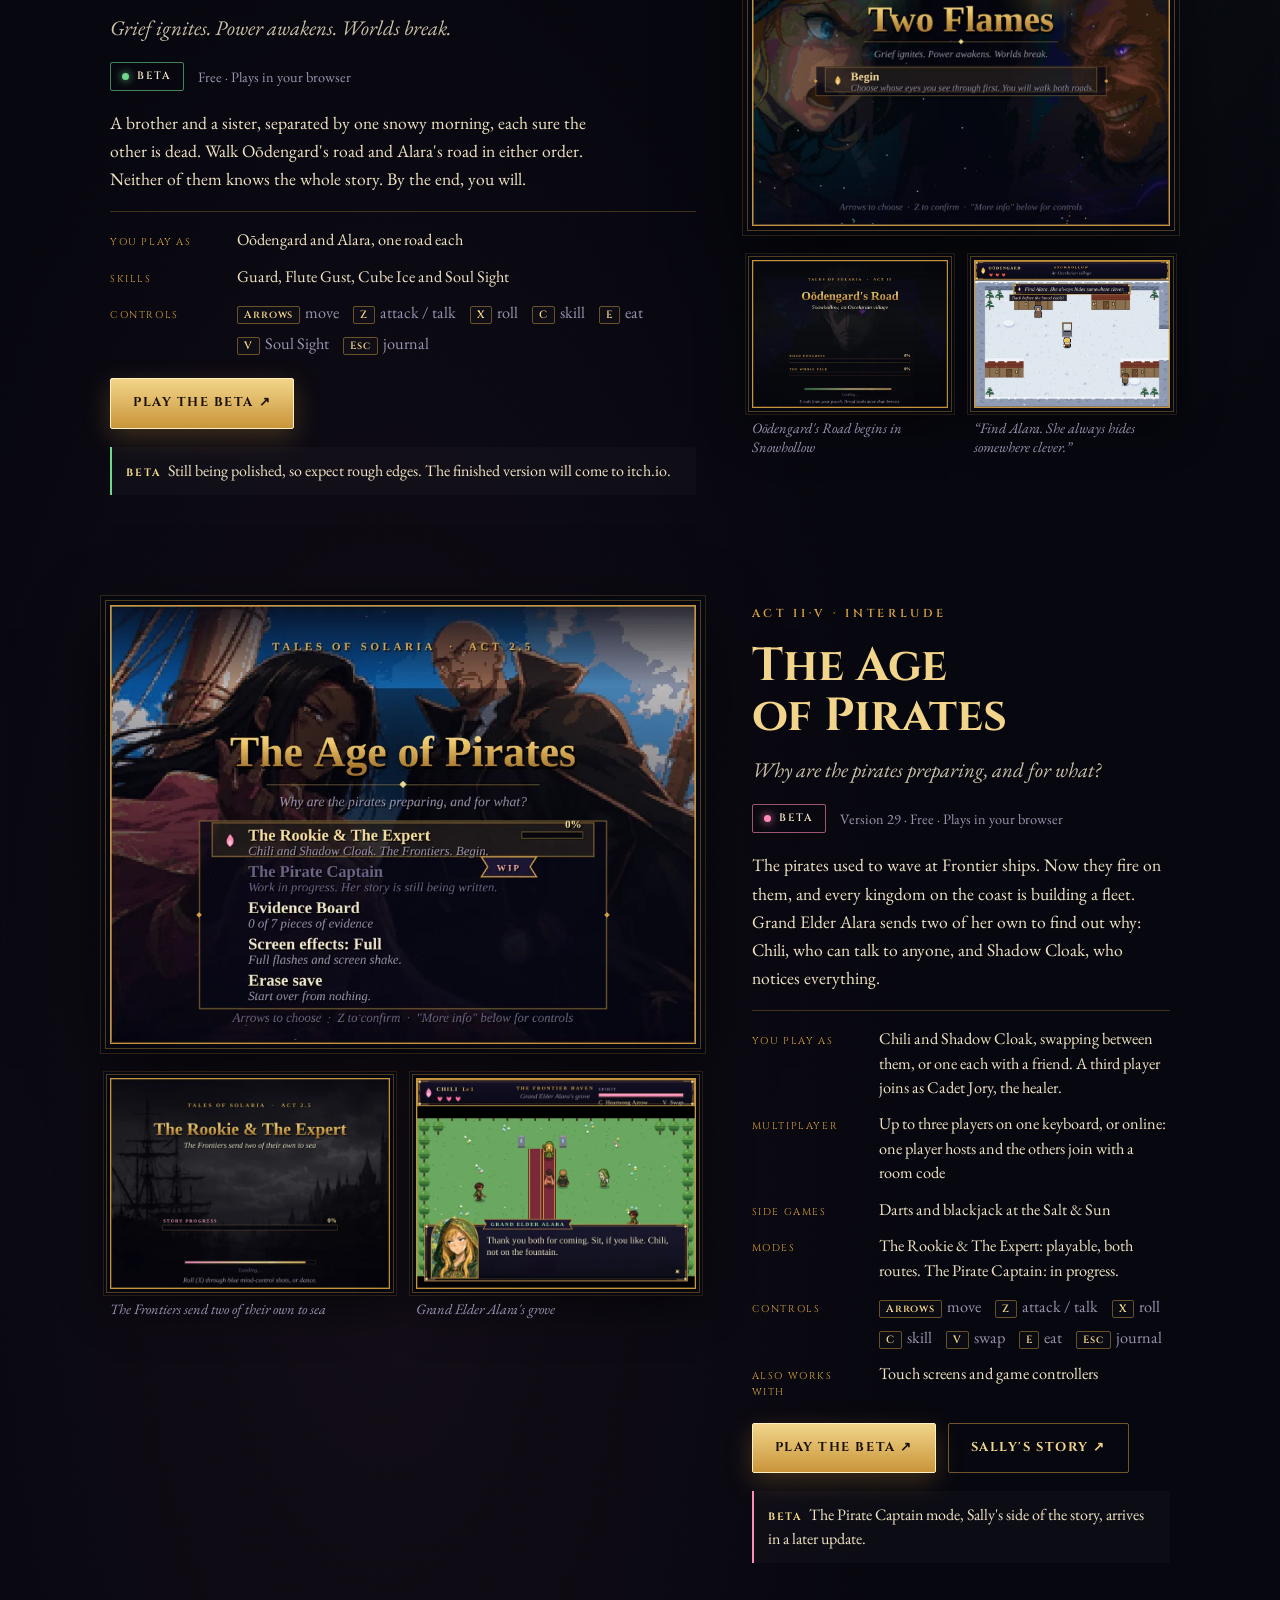
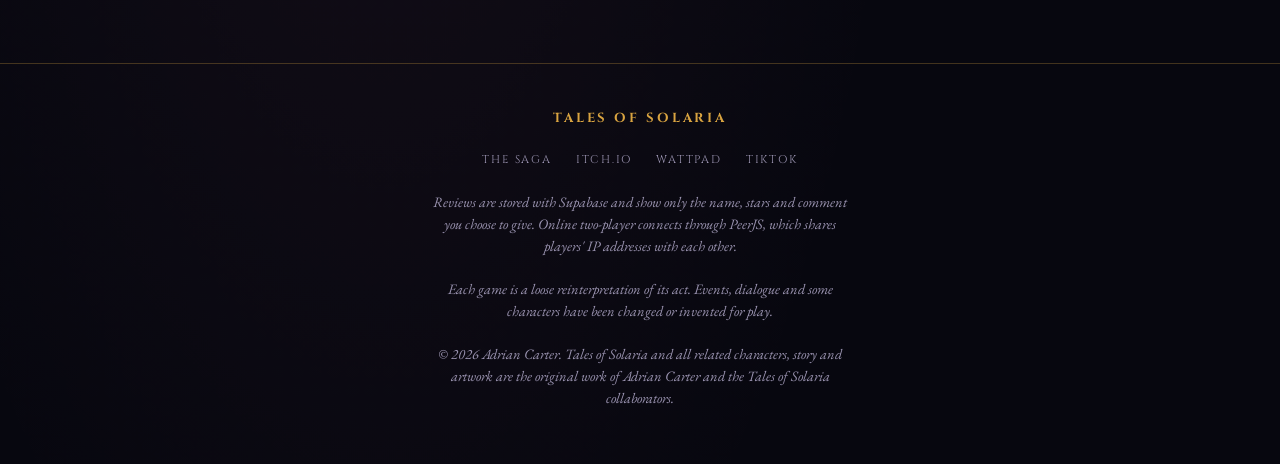
==== commit 5a02be93: "Age of Pirates v29: phone controllers, Tavern Night, save backup, new options, small interiors and s" ====
--- a/games/index.html
+++ b/games/index.html
@@ -396,7 +396,7 @@
         <p class="tagline">Why are the pirates preparing, and for what?</p>
         <div class="meta">
           <span class="status beta"><span class="dot"></span>Beta</span>
-          <span class="small">Version 28 &middot; Free &middot; Plays in your browser</span>
+          <span class="small">Version 29 &middot; Free &middot; Plays in your browser</span>
         </div>
         <p class="blurb">The pirates used to wave at Frontier ships. Now they fire on them, and every kingdom on the coast is building a fleet. Grand Elder Alara sends two of her own to find out why: Chili, who can talk to anyone, and Shadow Cloak, who notices everything.</p>
         <dl class="specs">
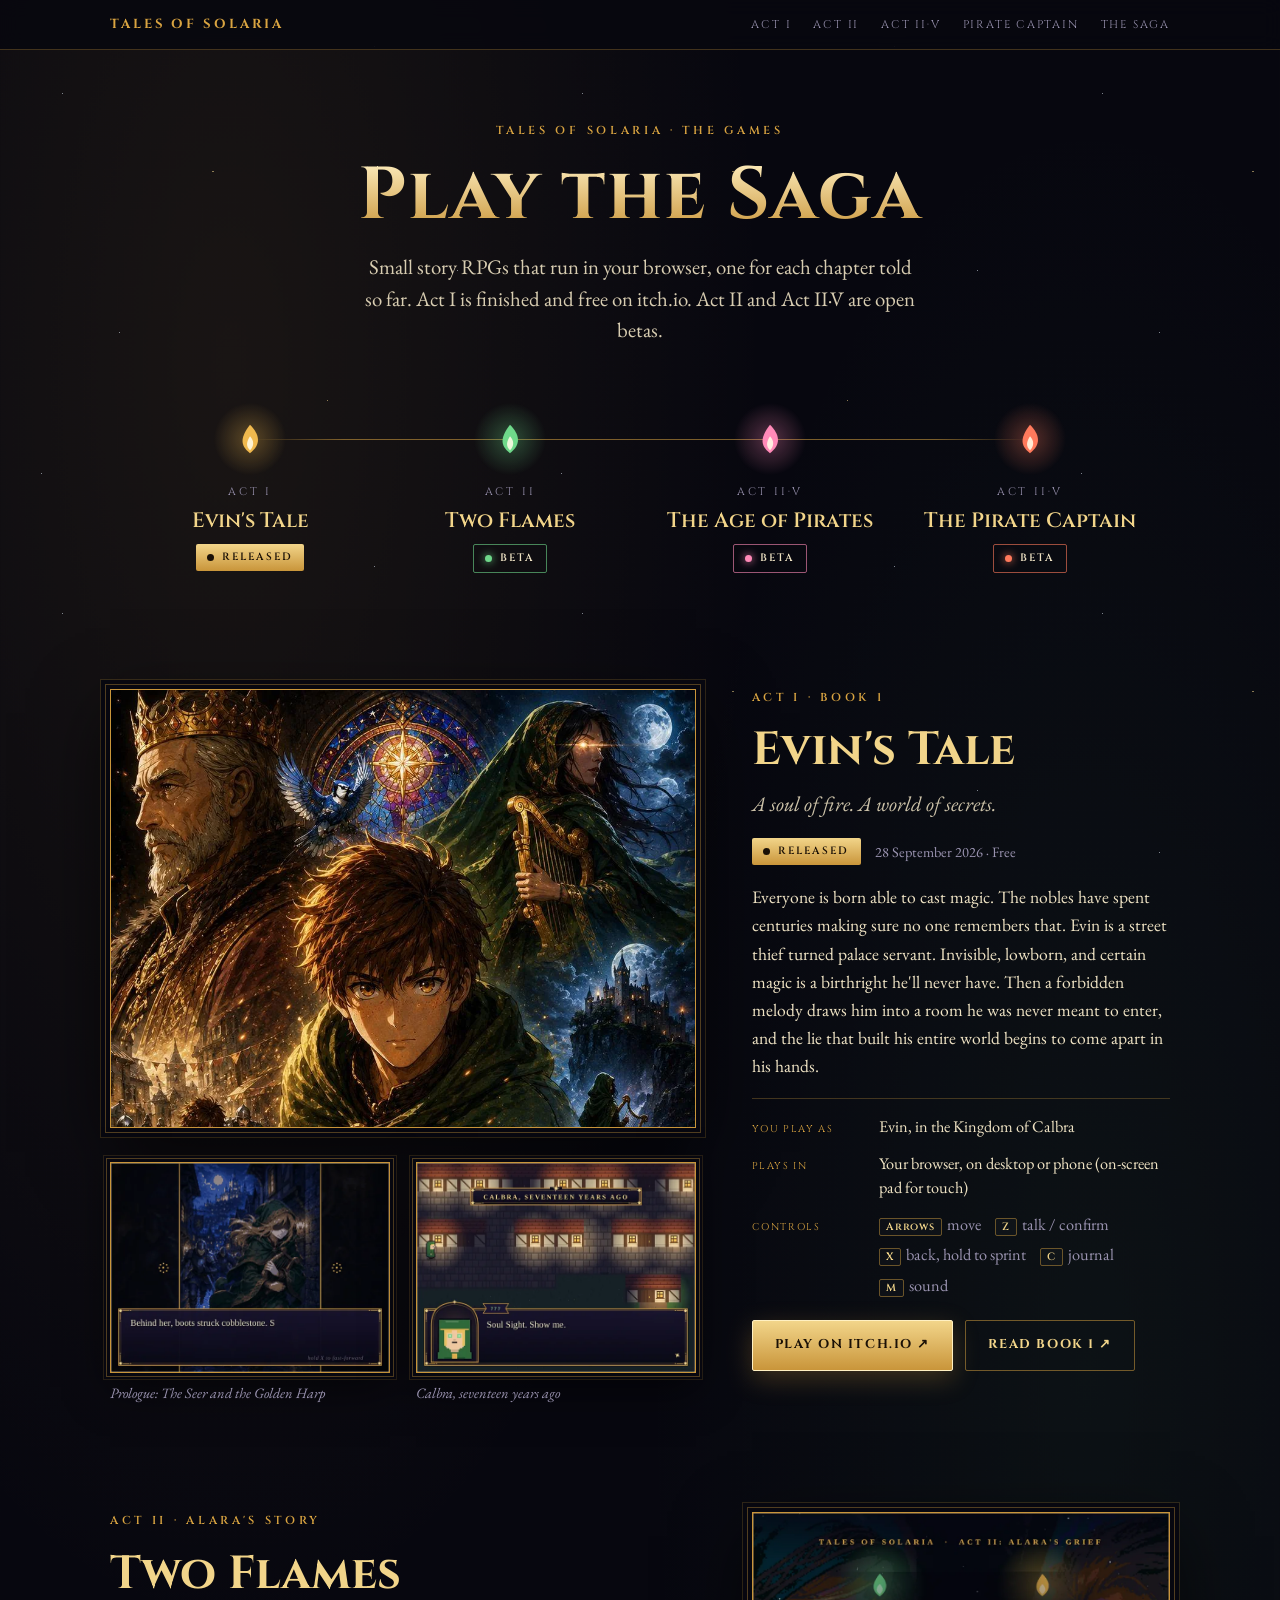
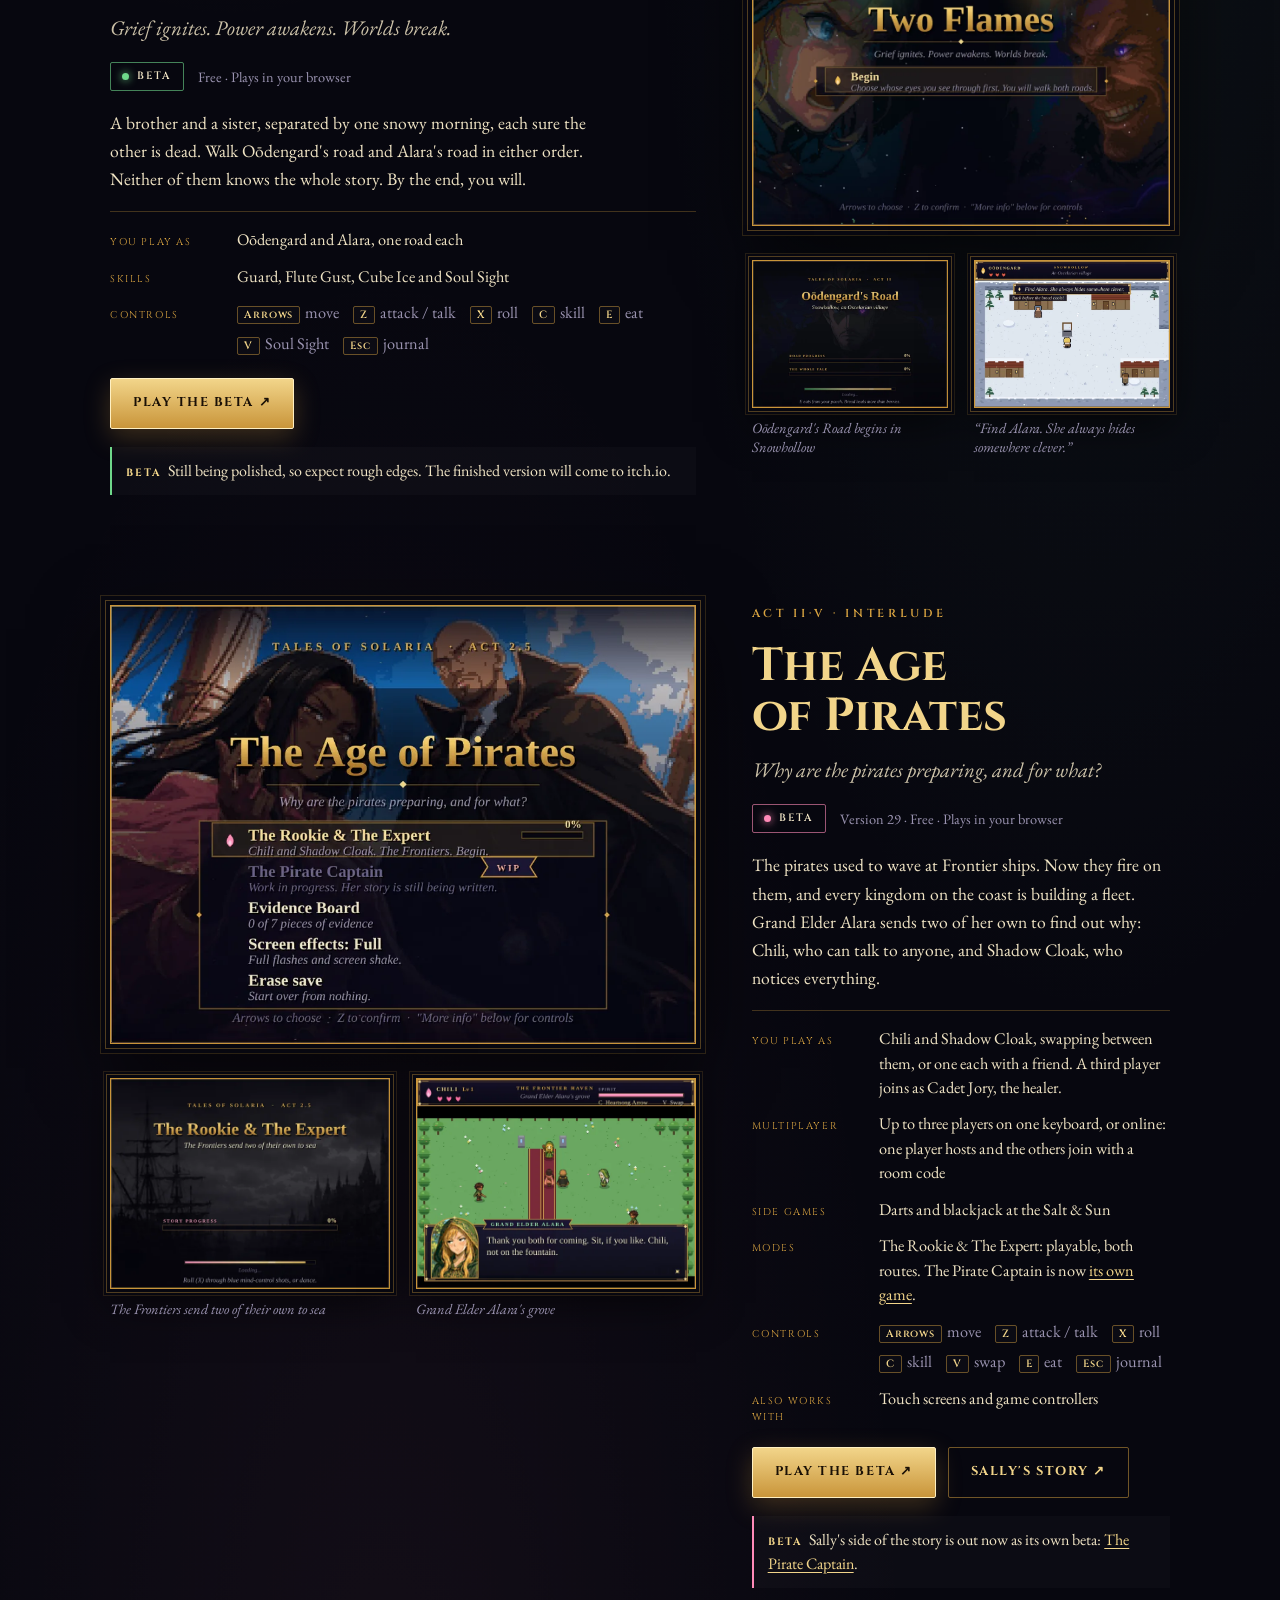
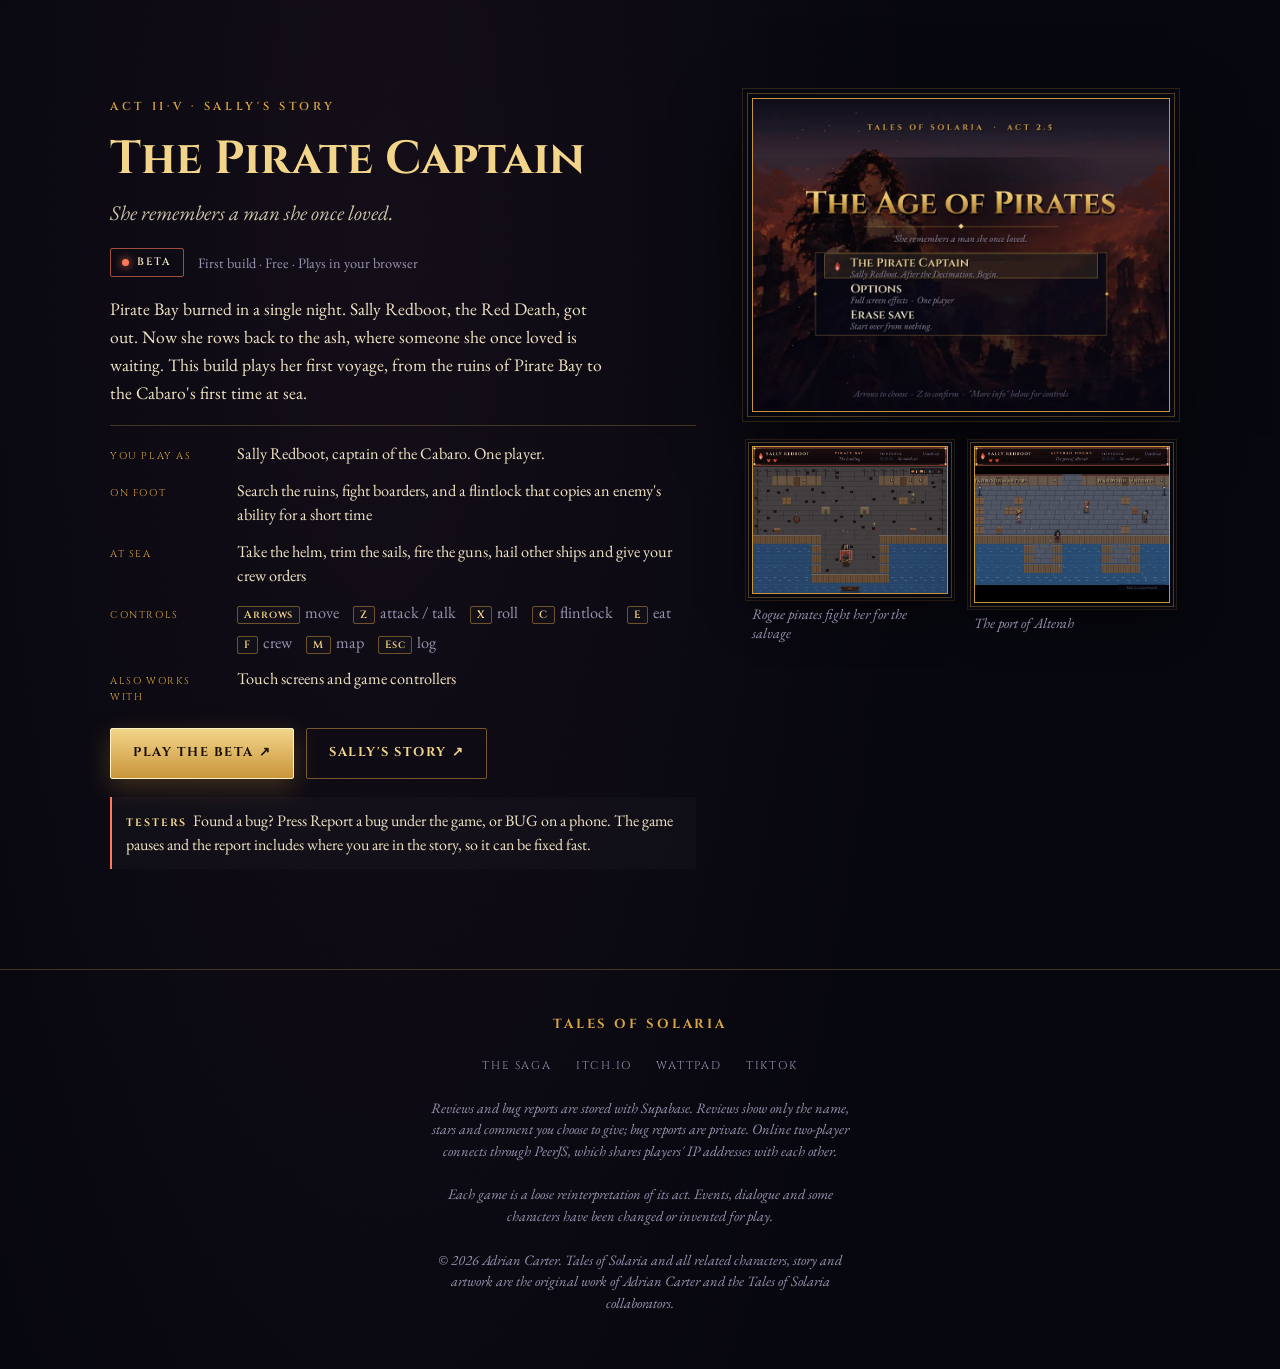
==== commit 7912bf63: "The Pirate Captain beta: Sally's story as its own game, with its own saves and a Report a bug button" ====
--- a/games/index.html
+++ b/games/index.html
@@ -9,7 +9,7 @@
 <link rel="preconnect" href="https://fonts.gstatic.com" crossorigin>
 <link rel="stylesheet" href="https://fonts.googleapis.com/css2?family=Cinzel:wght@500;600;700&family=EB+Garamond:ital,wght@0,400;0,500;0,600;1,400&display=swap">
 <style>
-/* Layout: a night-sky ground, a reading-order line of three flames, then one framed "cabinet" per game, alternating sides. */
+/* Layout: a night-sky ground, a reading-order line of four flames, then one framed "cabinet" per game, alternating sides. */
 :root{
   color-scheme:dark;
   --ground:#07070f;
@@ -24,6 +24,7 @@
   --ember:#f0b94e;
   --emerald:#6fd88a;
   --rose:#ff8ab8;
+  --crimson:#ff7a5c;
   --display:"Cinzel",Georgia,"Times New Roman",serif;
   --body:"EB Garamond",Georgia,"Times New Roman",serif;
   --step--1:.9rem; --step-0:1.1rem; --step-1:1.3rem; --step-2:1.75rem; --step-3:clamp(2rem,5vw,2.9rem); --step-4:clamp(2.6rem,8vw,4.6rem);
@@ -75,8 +76,8 @@
 .hero .lede{max-width:56ch;margin:0 auto;color:var(--ink);opacity:.9;font-size:var(--step-1);line-height:1.5}
 
 /* READING ORDER */
-.order{margin:56px auto 0;max-width:880px;display:grid;grid-template-columns:repeat(3,1fr);position:relative;list-style:none;padding:0}
-.order::before{content:"";position:absolute;left:16.6%;right:16.6%;top:38px;height:1px;background:linear-gradient(90deg,transparent,var(--gold) 12%,var(--gold) 88%,transparent);opacity:.55}
+.order{margin:56px auto 0;max-width:1040px;display:grid;grid-template-columns:repeat(4,1fr);position:relative;list-style:none;padding:0}
+.order::before{content:"";position:absolute;left:12.5%;right:12.5%;top:38px;height:1px;background:linear-gradient(90deg,transparent,var(--gold) 12%,var(--gold) 88%,transparent);opacity:.55}
 .order li{min-width:0}
 .order a{display:flex;flex-direction:column;align-items:center;gap:6px;text-decoration:none;padding:0 8px 6px}
 .flame{width:76px;height:76px;position:relative;display:grid;place-items:center}
@@ -84,6 +85,7 @@
 .flame svg{width:34px;height:34px;position:relative;transform-origin:50% 90%;animation:flicker 3.2s ease-in-out infinite}
 .order li:nth-child(2) .flame svg{animation-delay:-1.1s}
 .order li:nth-child(3) .flame svg{animation-delay:-2.2s}
+.order li:nth-child(4) .flame svg{animation-delay:-.6s}
 @keyframes flicker{0%,100%{transform:scale(1,1)}30%{transform:scale(.96,1.06)}60%{transform:scale(1.03,.97)}}
 .order a > div{display:grid;justify-items:center;gap:5px}
 .order .act{font-family:var(--display);font-size:.68rem;letter-spacing:.26em;text-transform:uppercase;color:var(--dim)}
@@ -128,6 +130,7 @@
 .btn.ghost{border:1px solid rgba(217,164,65,.5);color:var(--pale)}
 .btn.ghost:hover{background:rgba(217,164,65,.1)}
 .note{margin:0;padding:12px 14px;border-left:2px solid var(--c);background:rgba(255,255,255,.025);font-size:1rem;line-height:1.5;color:var(--ink)}
+.note a,.specs a{color:var(--pale);text-underline-offset:3px}
 .note b{font-family:var(--display);font-size:.66rem;letter-spacing:.18em;text-transform:uppercase;color:var(--pale);margin-right:6px}
 
 
@@ -228,6 +231,7 @@
       <a class="hide-sm" href="#evins-tale">Act I</a>
       <a class="hide-sm" href="#two-flames">Act II</a>
       <a class="hide-sm" href="#age-of-pirates">Act II·V</a>
+      <a class="hide-sm" href="#pirate-captain">Pirate Captain</a>
       <a href="/">The Saga</a>
     </div>
   </div>
@@ -271,6 +275,16 @@
             </div>
           </a>
         </li>
+        <li style="--c:var(--crimson)">
+          <a href="#pirate-captain">
+            <span class="flame" style="color:var(--crimson)"><svg><use href="#flame"/></svg></span>
+            <div>
+              <span class="act">Act II·V</span>
+              <span class="name">The Pirate Captain</span>
+              <span class="status beta"><span class="dot"></span>Beta</span>
+            </div>
+          </a>
+        </li>
       </ol>
     </div>
   </header>
@@ -403,7 +417,7 @@
           <div><dt>You play as</dt><dd>Chili and Shadow Cloak, swapping between them, or one each with a friend. A third player joins as Cadet Jory, the healer.</dd></div>
           <div><dt>Multiplayer</dt><dd>Up to three players on one keyboard, or online: one player hosts and the others join with a room code</dd></div>
           <div><dt>Side games</dt><dd>Darts and blackjack at the Salt &amp; Sun</dd></div>
-          <div><dt>Modes</dt><dd>The Rookie &amp; The Expert: playable, both routes. The Pirate Captain: in progress.</dd></div>
+          <div><dt>Modes</dt><dd>The Rookie &amp; The Expert: playable, both routes. The Pirate Captain is now <a href="#pirate-captain">its own game</a>.</dd></div>
           <div><dt>Controls</dt><dd class="keys"><span><kbd>Arrows</kbd>move</span><span><kbd>Z</kbd>attack / talk</span><span><kbd>X</kbd>roll</span><span><kbd>C</kbd>skill</span><span><kbd>V</kbd>swap</span><span><kbd>E</kbd>eat</span><span><kbd>Esc</kbd>journal</span></dd></div>
           <div><dt>Also works with</dt><dd>Touch screens and game controllers</dd></div>
         </dl>
@@ -411,7 +425,7 @@
           <a class="btn primary" href="age-of-pirates/">Play the beta &#8599;</a>
           <a class="btn ghost" href="https://hub.talesofsolaria.co.uk/act2v/" target="_blank" rel="noopener">Sally's story &#8599;</a>
         </div>
-        <p class="note"><b>Beta</b>The Pirate Captain mode, Sally's side of the story, arrives in a later update.</p>
+        <p class="note"><b>Beta</b>Sally's side of the story is out now as its own beta: <a href="#pirate-captain">The Pirate Captain</a>.</p>
       </div>
       <section class="reviews" data-game="age-of-pirates" aria-label="Player reviews of The Age of Pirates" hidden>
         <div class="rv-head"><h3>Player reviews</h3><div class="rv-score" aria-live="polite"></div></div>
@@ -428,6 +442,58 @@
       </section>
     </article>
 
+    <!-- ACT II·V: THE PIRATE CAPTAIN -->
+    <article class="game flip" id="pirate-captain" style="--c:var(--crimson)" aria-labelledby="t-captain">
+      <div class="media">
+        <figure class="frame"><img src="img/captain-title.webp" width="960" height="720" loading="lazy" alt="The Pirate Captain title screen: Sally Redboot against the burning ruins of Pirate Bay"></figure>
+        <div class="shots">
+          <figure>
+            <div class="frame"><img src="img/captain-ruins.webp" width="640" height="480" loading="lazy" alt="Sally fights rogue pirates on the landing in the ash of Pirate Bay"></div>
+            <figcaption>Rogue pirates fight her for the salvage</figcaption>
+          </figure>
+          <figure>
+            <div class="frame"><img src="img/captain-alterah.webp" width="640" height="480" loading="lazy" alt="Sally on the docks of Alterah, between the harbourmaster and the harbour wright"></div>
+            <figcaption>The port of Alterah</figcaption>
+          </figure>
+        </div>
+      </div>
+      <div class="copy">
+        <p class="eyebrow">Act II·V &middot; Sally's Story</p>
+        <h2 id="t-captain">The Pirate Captain</h2>
+        <p class="tagline">She remembers a man she once loved.</p>
+        <div class="meta">
+          <span class="status beta"><span class="dot"></span>Beta</span>
+          <span class="small">First build &middot; Free &middot; Plays in your browser</span>
+        </div>
+        <p class="blurb">Pirate Bay burned in a single night. Sally Redboot, the Red Death, got out. Now she rows back to the ash, where someone she once loved is waiting. This build plays her first voyage, from the ruins of Pirate Bay to the Cabaro's first time at sea.</p>
+        <dl class="specs">
+          <div><dt>You play as</dt><dd>Sally Redboot, captain of the Cabaro. One player.</dd></div>
+          <div><dt>On foot</dt><dd>Search the ruins, fight boarders, and a flintlock that copies an enemy's ability for a short time</dd></div>
+          <div><dt>At sea</dt><dd>Take the helm, trim the sails, fire the guns, hail other ships and give your crew orders</dd></div>
+          <div><dt>Controls</dt><dd class="keys"><span><kbd>Arrows</kbd>move</span><span><kbd>Z</kbd>attack / talk</span><span><kbd>X</kbd>roll</span><span><kbd>C</kbd>flintlock</span><span><kbd>E</kbd>eat</span><span><kbd>F</kbd>crew</span><span><kbd>M</kbd>map</span><span><kbd>Esc</kbd>log</span></dd></div>
+          <div><dt>Also works with</dt><dd>Touch screens and game controllers</dd></div>
+        </dl>
+        <div class="ctas">
+          <a class="btn primary" href="pirate-captain/">Play the beta &#8599;</a>
+          <a class="btn ghost" href="https://hub.talesofsolaria.co.uk/act2v/" target="_blank" rel="noopener">Sally's story &#8599;</a>
+        </div>
+        <p class="note"><b>Testers</b>Found a bug? Press Report a bug under the game, or BUG on a phone. The game pauses and the report includes where you are in the story, so it can be fixed fast.</p>
+      </div>
+      <section class="reviews" data-game="pirate-captain" aria-label="Player reviews of The Pirate Captain" hidden>
+        <div class="rv-head"><h3>Player reviews</h3><div class="rv-score" aria-live="polite"></div></div>
+        <div class="rv-col"><ul class="rv-list"></ul></div>
+        <form class="rv-form" novalidate>
+          <fieldset><legend>Your rating</legend><div class="rv-pick"></div></fieldset>
+          <label><span class="lbl">Name (optional)</span><input type="text" name="name" maxlength="40" autocomplete="nickname" placeholder="A traveller"></label>
+          <label><span class="lbl">Comment (optional)</span><textarea name="comment" maxlength="600" placeholder="What did you think?"></textarea></label>
+          <label class="hp" aria-hidden="true">Leave this empty<input type="text" name="website" tabindex="-1" autocomplete="off"></label>
+          <div class="row"><button type="submit">Send review</button><span class="rv-count">0 / 600</span></div>
+          <p class="rv-msg" role="status"></p>
+          <p class="rv-fine">Reviews appear once they have been read. Please don't include personal details.</p>
+        </form>
+      </section>
+    </article>
+
   </div>
 </main>
 
@@ -440,7 +506,7 @@
       <a href="https://www.wattpad.com/story/388548881-tales-of-solaria-evin%27s-tale" target="_blank" rel="noopener">Wattpad</a>
       <a href="https://www.tiktok.com/@kentoclark" target="_blank" rel="noopener">TikTok</a>
     </nav>
-    <p class="disc">Reviews are stored with Supabase and show only the name, stars and comment you choose to give. Online two-player connects through PeerJS, which shares players' IP addresses with each other.</p>
+    <p class="disc">Reviews and bug reports are stored with Supabase. Reviews show only the name, stars and comment you choose to give; bug reports are private. Online two-player connects through PeerJS, which shares players' IP addresses with each other.</p>
     <p class="disc">Each game is a loose reinterpretation of its act. Events, dialogue and some characters have been changed or invented for play.</p>
     <p class="disc">&copy; 2026 Adrian Carter. Tales of Solaria and all related characters, story and artwork are the original work of Adrian Carter and the Tales of Solaria collaborators.</p>
   </div>
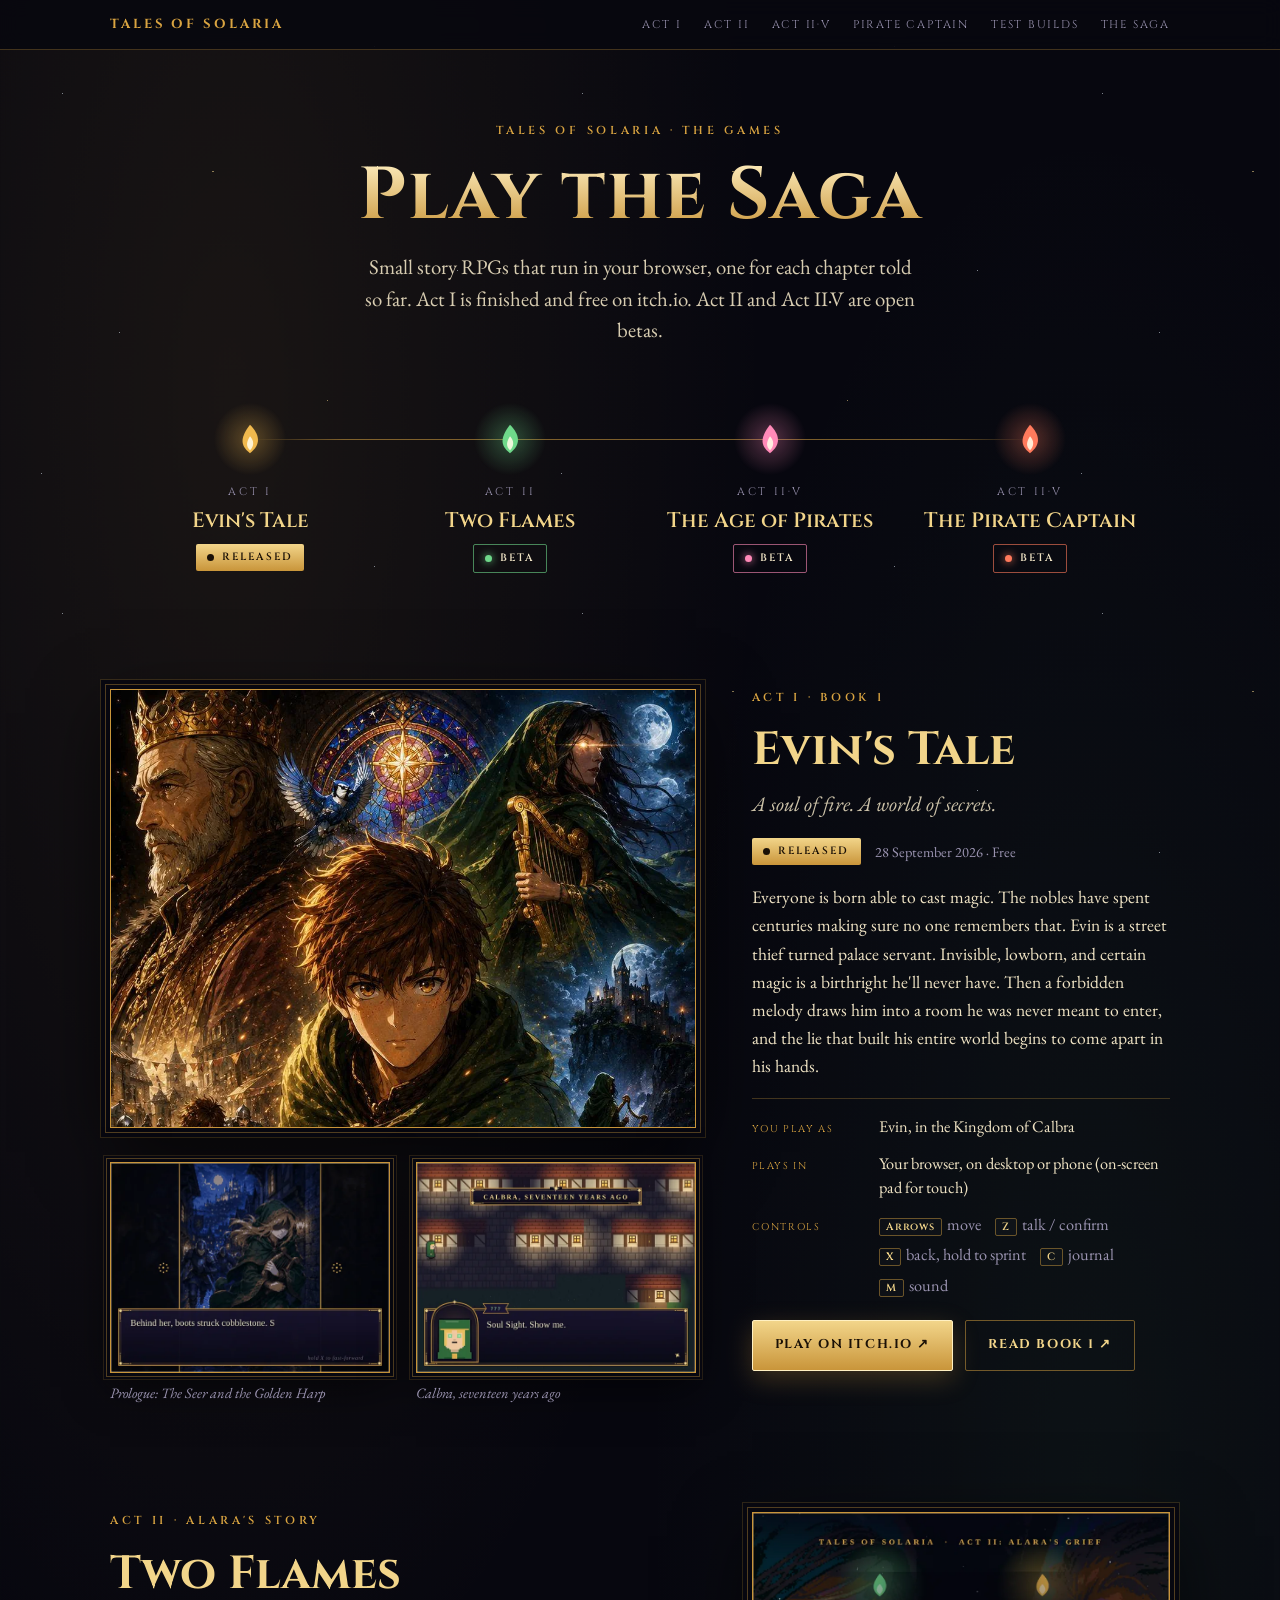
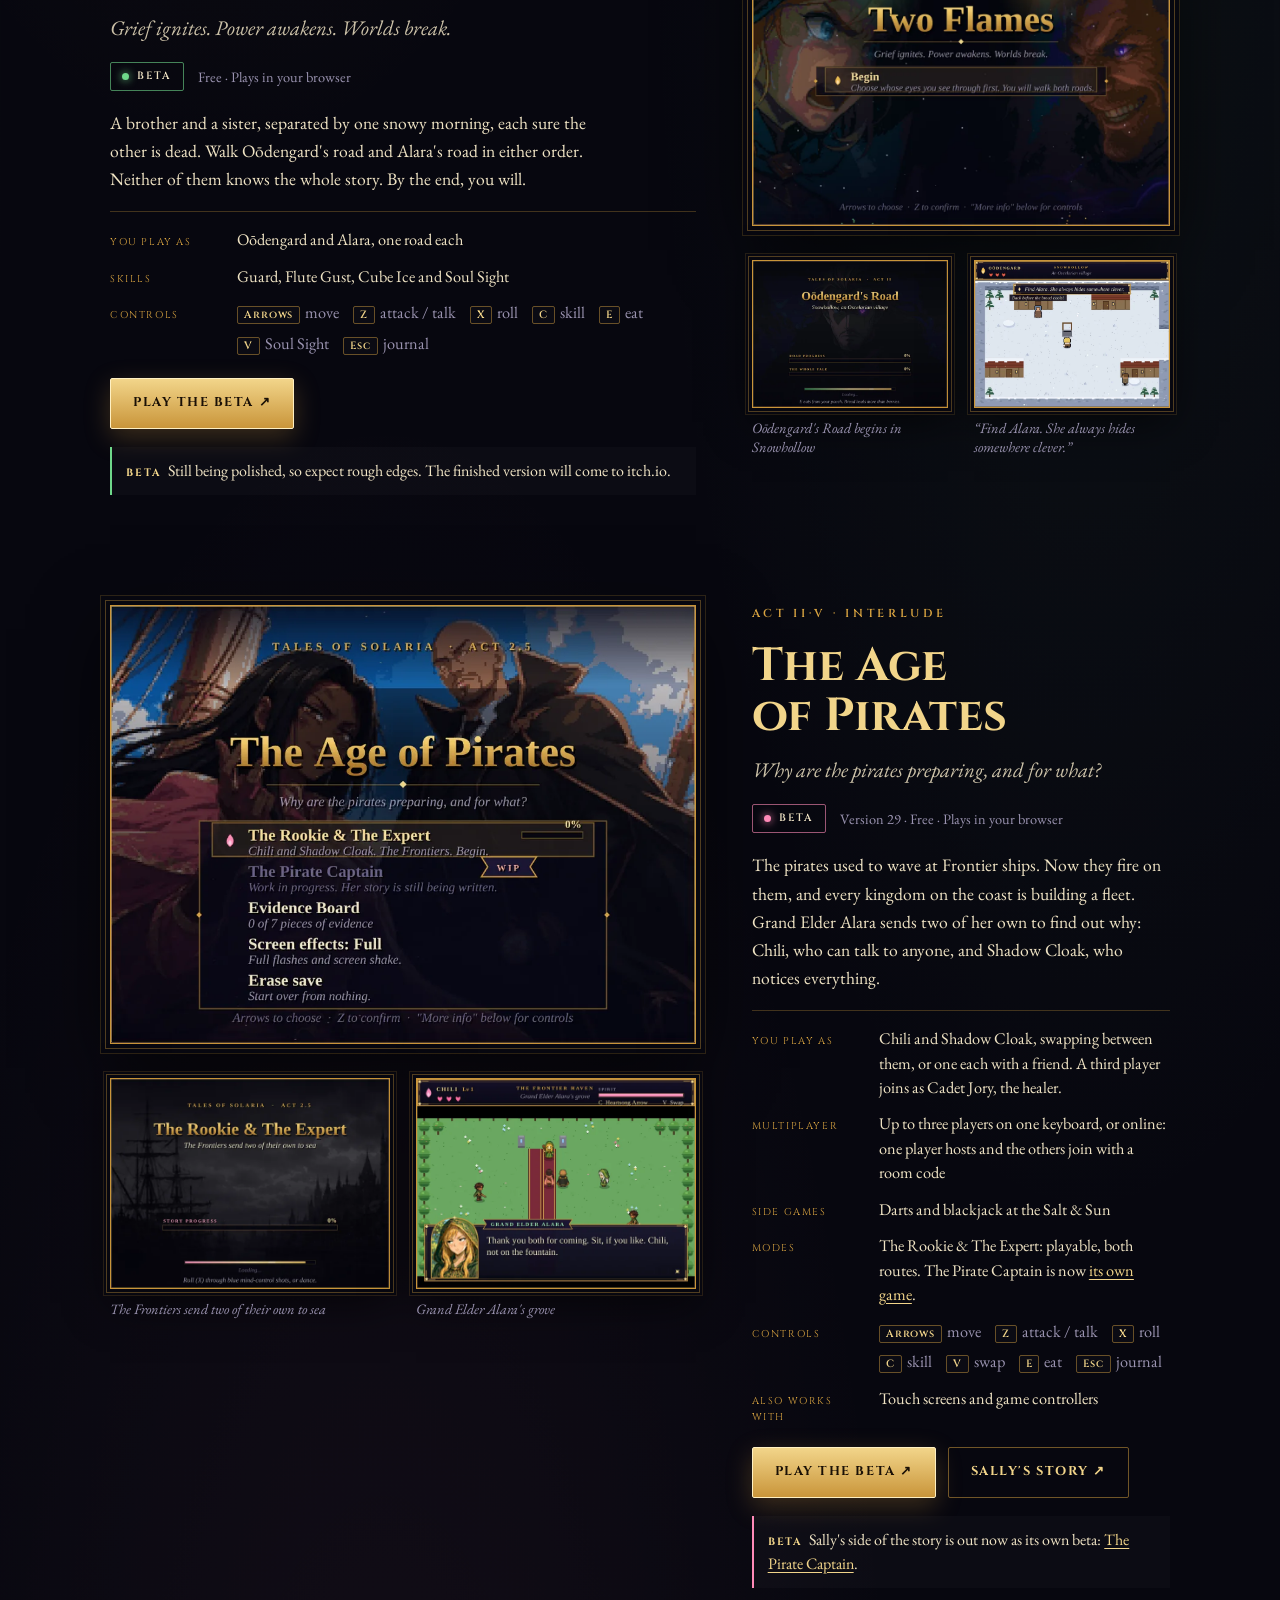
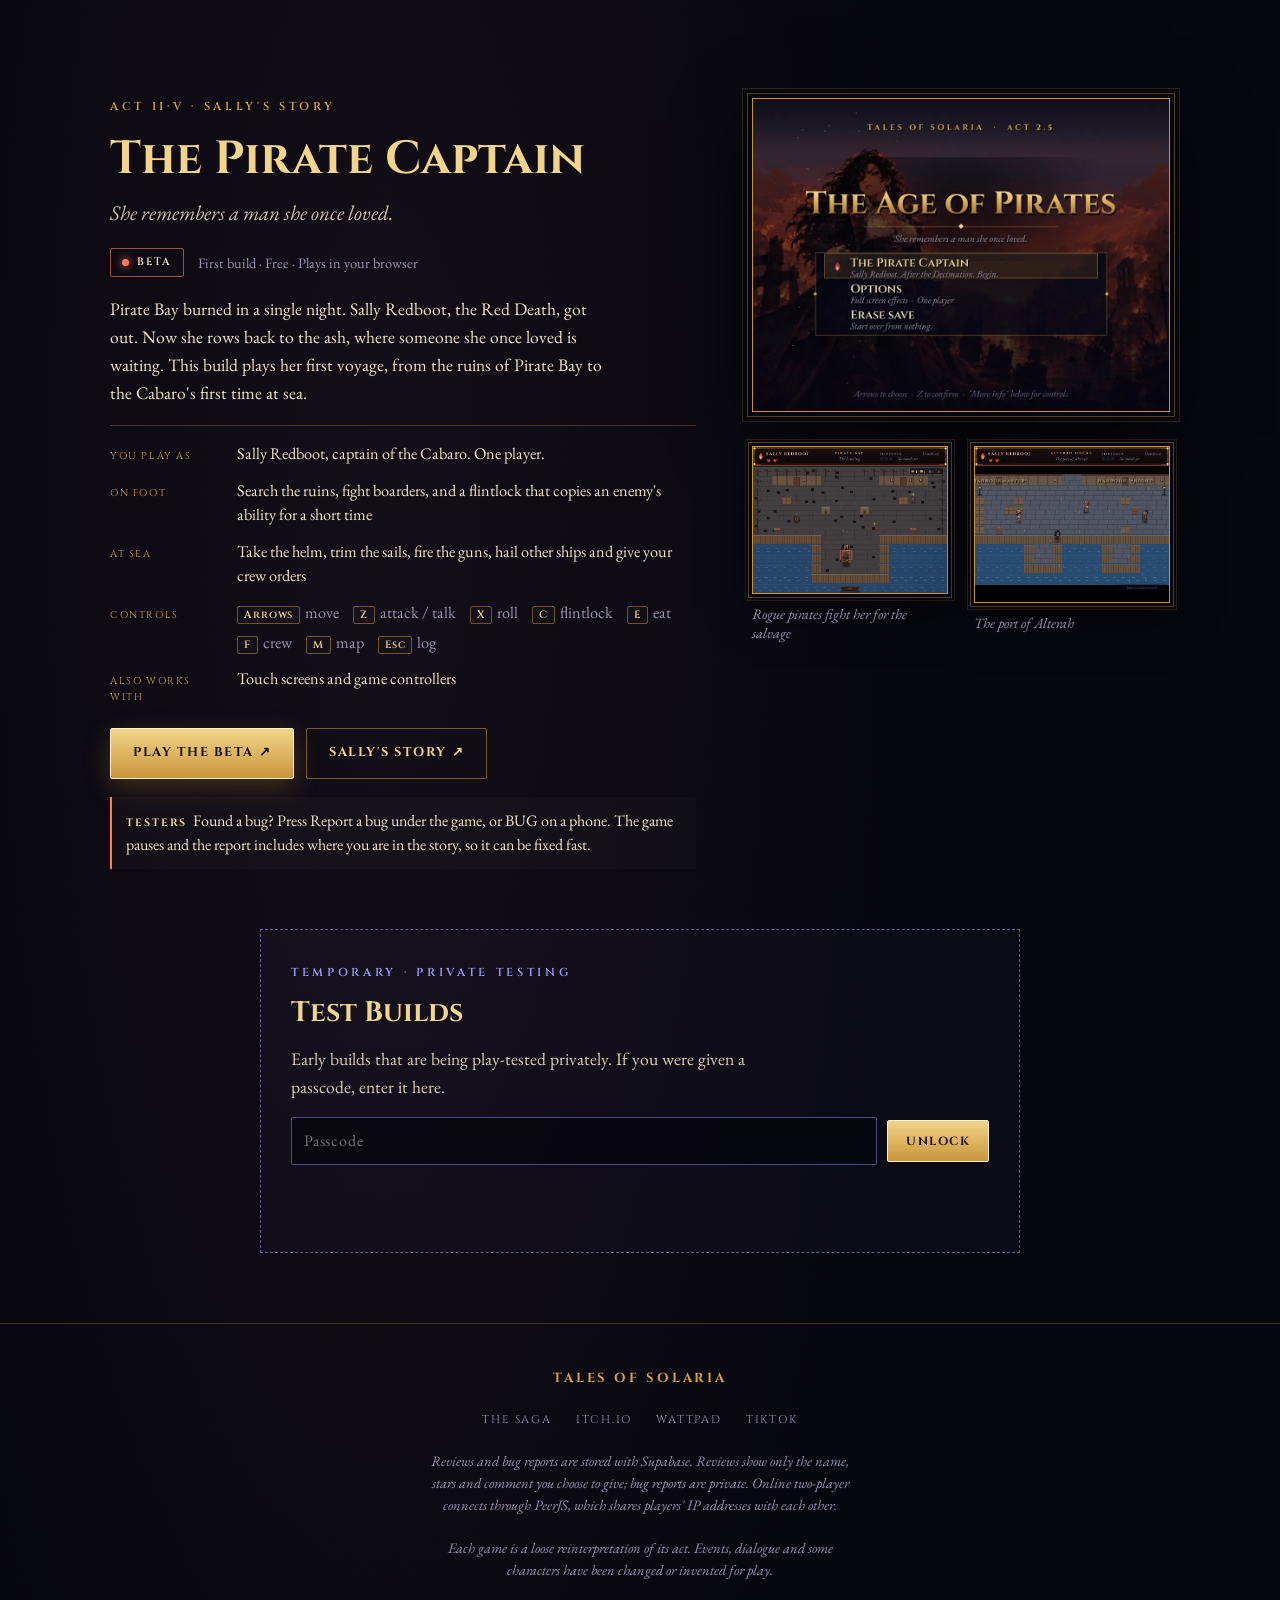
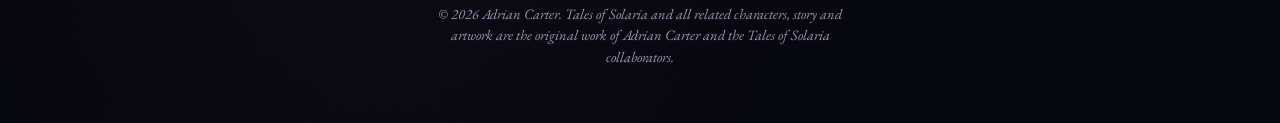
==== commit 307e4c86: "Add passcode-locked Test Builds section to the games page" ====
--- a/games/index.html
+++ b/games/index.html
@@ -25,6 +25,7 @@
   --emerald:#6fd88a;
   --rose:#ff8ab8;
   --crimson:#ff7a5c;
+  --violet:#a29bfe;
   --display:"Cinzel",Georgia,"Times New Roman",serif;
   --body:"EB Garamond",Georgia,"Times New Roman",serif;
   --step--1:.9rem; --step-0:1.1rem; --step-1:1.3rem; --step-2:1.75rem; --step-3:clamp(2rem,5vw,2.9rem); --step-4:clamp(2.6rem,8vw,4.6rem);
@@ -171,6 +172,24 @@
 .rv-msg.ok{color:#9af0b0}.rv-msg.err{color:#ff9a80}
 .rv-fine{margin:0;font-size:.85rem;font-style:italic;color:var(--dim);line-height:1.45}
 @media (max-width:860px){ .reviews{grid-template-columns:minmax(0,1fr)} }
+
+/* TEST BUILDS: temporary, passcode-locked. Card content is encrypted until unlocked. */
+.tb{padding-block:20px 10px;scroll-margin-top:90px}
+.tb-box{max-width:760px;margin:0 auto;border:1px dashed color-mix(in srgb,var(--violet) 55%,transparent);padding:34px 30px;display:grid;gap:16px;background:rgba(162,155,254,.03)}
+.tb-box > .eyebrow{color:var(--violet)}
+.tb-box h2{font-family:var(--display);font-weight:700;font-size:var(--step-2);line-height:1.1;margin:0;color:var(--pale)}
+.tb-box > p.lead{margin:0;max-width:60ch;color:var(--ink);opacity:.9}
+.tb-form{display:flex;flex-wrap:wrap;gap:10px;align-items:center}
+.tb-form[hidden]{display:none}
+.tb-form input{flex:1 1 220px;min-width:0;font:inherit;font-size:1rem;color:var(--ink);background:rgba(7,7,15,.7);border:1px solid rgba(162,155,254,.45);border-radius:2px;padding:10px 12px;letter-spacing:.05em}
+.tb-form input:focus{outline:none;border-color:var(--pale)}
+.tb-form button{cursor:pointer;font-family:var(--display);font-weight:700;font-size:.74rem;letter-spacing:.12em;text-transform:uppercase;padding:12px 18px;border-radius:2px;background:linear-gradient(180deg,var(--pale),var(--gold-deep));color:#1a1006;border:1px solid #fff0c2}
+.tb-form button[disabled]{opacity:.6;cursor:default}
+.tb-msg{margin:0;min-height:1.3em;font-size:1rem;color:#ff9a80}
+.tb-card{display:grid;gap:16px;border-top:1px solid var(--line);padding-top:22px}
+.tb-card h3{font-family:var(--display);font-weight:700;font-size:var(--step-2);line-height:1.1;margin:0;color:var(--pale)}
+.tb-card p.blurb{margin:0;max-width:62ch}
+@media (max-width:600px){ .tb-box{padding:26px 18px} }
 
 /* FOOTER */
 footer{border-top:1px solid var(--line);margin-top:60px}
@@ -232,6 +251,7 @@
       <a class="hide-sm" href="#two-flames">Act II</a>
       <a class="hide-sm" href="#age-of-pirates">Act II·V</a>
       <a class="hide-sm" href="#pirate-captain">Pirate Captain</a>
+      <a class="hide-sm" href="#test-builds">Test Builds</a>
       <a href="/">The Saga</a>
     </div>
   </div>
@@ -495,6 +515,21 @@
     </article>
 
   </div>
+
+  <!-- TEMPORARY: passcode-locked test builds (not part of the saga) -->
+  <section class="wrap tb" id="test-builds" aria-labelledby="t-tb">
+    <div class="tb-box">
+      <p class="eyebrow">Temporary &middot; Private testing</p>
+      <h2 id="t-tb">Test Builds</h2>
+      <p class="lead">Early builds that are being play-tested privately. If you were given a passcode, enter it here.</p>
+      <form class="tb-form" id="tb-form" autocomplete="off">
+        <input id="tb-pass" type="password" aria-label="Passcode" placeholder="Passcode" autocapitalize="off" spellcheck="false" required>
+        <button type="submit" id="tb-go">Unlock</button>
+      </form>
+      <p class="tb-msg" id="tb-msg" role="status"></p>
+      <div id="tb-out"></div>
+    </div>
+  </section>
 </main>
 
 <footer>
@@ -570,6 +605,35 @@
     .then(rows=>{ all=Array.isArray(rows)?rows:[]; boxes.forEach(b=>{ b.hidden=false; setup(b); render(b); }); })
     .catch(()=>{});
 })();
+
+/* Test builds: the card is AES-GCM encrypted with the passcode, so nothing is readable until it is unlocked. */
+(()=>{
+  const TB_CARD={"s":"G2jWGyj1audWihj7GRcdCQ==","v":"w2jT1w8i69tQcVPJ","i":250000,"c":"iLN/g81CMEn37XbRvKqwa9EUxnhjdjr+JnFLeNxWjeluOg3bpGJISTypYeKeBMvipZrMS55ds5dtqhMy8RqidIAzeYoX7yVc5I8sd7HBd6pg8o3wO9tq5mJCFtT02mkY5zPmYqpNCeejaXxh2m9T2dCXF1zohA8cQGxpXsXkS6vG/KLVoFlBPYtdAth0ZuAoYXCTfMdGBS4laMbMUzrWjblgdbBt2XuZ0e2OIl96SVuWOO2T9JY5HPlWF6oNBGgQHlbRQnLcZK2qrB2Q5+JPiwOxu8C77P+79MAHDfZw8L8+XmW3S8VuiRTMJw3lX8/OJA3SDkPoMPmWcTDuI6n3NuKVqCHt86D8s1J1OZm+P7rdZ1DlwUcs1WDhlLrv8RAwjezZr+Ol9SsVOLv4WCTNZcIpE1WHui/5ritabzvomRE+AGPqldMfyhOL3wJDdUONgGseV0RYoFEUFY5M023LwRCBjtpZwJMv2TWu9C29q7Q2gBMzDAHuL88GJf2nv3z4U9iPenVSBkzyGtZzp6zKEhuWaEVBv91HFKTN7xpRT76vZ0Os4BryX4i8qeU5PhsoDH08HTGpLKW/CPTAU5gkAdKLpBTk2ln/YnWUjqVjO8ICgF8LxpRqwFWwfceMWVOjuC9FfgVfQ1p6lddNc7xDTj8R3WPkg1wvGoiYOJDUjD71oaWset9k8SR2m0dqU1TOzuk4lhmmZGIPvzuCjzm7zBruZXKac/zAUgNUu0u6J/xSuPudi7+vEHecDiePZWr5lhUsxxz2qD8BtWKDTL8GZFjRiLpTJyPY5TJKJypmWo9EW2XT5Wz0pJqUu3E57pUQuFOpNGARr3WlAzGNqUO93VfVPP+F3Rw1B7IG6lHK0I6HcCcQYiAeF0lqn3OJcy/1u6dBvpT2N8gSW/5zJGeFCZ3gATRgRoCWLXuhsSGkysu/oX+giz7mKGejucW1Z8DvkaIt0bEiryfSqe0sxaKlafT8xRSyAHtcPyP0ABv3c1seAc0lK9Q0rZ8h4d0pSGPzindv1IG48A/KR2vnbpjO3ZIJIZiOKUVbPsmiSmojkh84O/vXMaoCBzvluECrndKYXhF7N9cuYPvlZGJg2TCg7F5CP0UF6Rwmku7BNUv/M6+IE6Rud8cj9YM9FkQlaSneVPYJ8D88NjdtkbqzWCGbAqyHfkry4WS/v84aBChJefVldMJ5B0KlVypIj3iztGupiS2aGGtmE3Kjmh/HEE3WLn1Qv5VcHxnecNQUOrzZ326PAO8XLgVLyxde05O8JqCx8pq0AQy+OPrICY0Jj/5h3yzaYd4MIQYYrEUml6jUoO/YKtpIljhCTFeloRWecQy1hFR0I1+7vF6uTyVanqxuVmw9AdRN/lolmcFB0xSghVdgY7zuieVQo39VZngDsfpqZlKLnsDc9R6jntRe4PYdt1gDWmqWcPvH66FwWYR6KkOYWGXVRTSWEjVna6MnZD07rTBxhOYmMO6R3C2R1bssUyd/wmoleBqkK86vivL/VJjKh9PUsvx7fIT/y3rKVq3zmYXbBl+jOaQE4T9L8WLk1B3vhyCl4NSsGQXNw51MoyE4GxX7qV5Nj0CrutFsSmokPB99kJj+8AUn9slc6Q=="};
+  const f=document.getElementById('tb-form'); if(!f||!TB_CARD||!window.crypto||!crypto.subtle) return;
+  const inp=document.getElementById('tb-pass'), btn=document.getElementById('tb-go'), msg=document.getElementById('tb-msg'), out=document.getElementById('tb-out');
+  const b64=s=>Uint8Array.from(atob(s),c=>c.charCodeAt(0));
+  const norm=s=>s.trim().toLowerCase();
+  async function open(pass){
+    const base=await crypto.subtle.importKey('raw',new TextEncoder().encode(pass),'PBKDF2',false,['deriveKey']);
+    const key=await crypto.subtle.deriveKey({name:'PBKDF2',salt:b64(TB_CARD.s),iterations:TB_CARD.i,hash:'SHA-256'},base,{name:'AES-GCM',length:256},false,['decrypt']);
+    return new TextDecoder().decode(await crypto.subtle.decrypt({name:'AES-GCM',iv:b64(TB_CARD.v)},key,b64(TB_CARD.c)));
+  }
+  async function run(pass,quiet){
+    btn.disabled=true; if(!quiet) msg.textContent='';
+    try{
+      out.innerHTML=await open(pass);
+      f.hidden=true; msg.textContent='';
+      try{ sessionStorage.setItem('tos.testpass',pass); }catch(e){}
+    }catch(e){
+      if(!quiet) msg.textContent='That passcode did not work. Check it and try again.';
+      try{ if(quiet) sessionStorage.removeItem('tos.testpass'); }catch(e){}
+    }
+    btn.disabled=false;
+  }
+  f.addEventListener('submit',e=>{ e.preventDefault(); run(norm(inp.value),false); });
+  let saved=null; try{ saved=sessionStorage.getItem('tos.testpass'); }catch(e){}
+  if(saved) run(saved,true);
+})();
 </script>
 </body>
 </html>
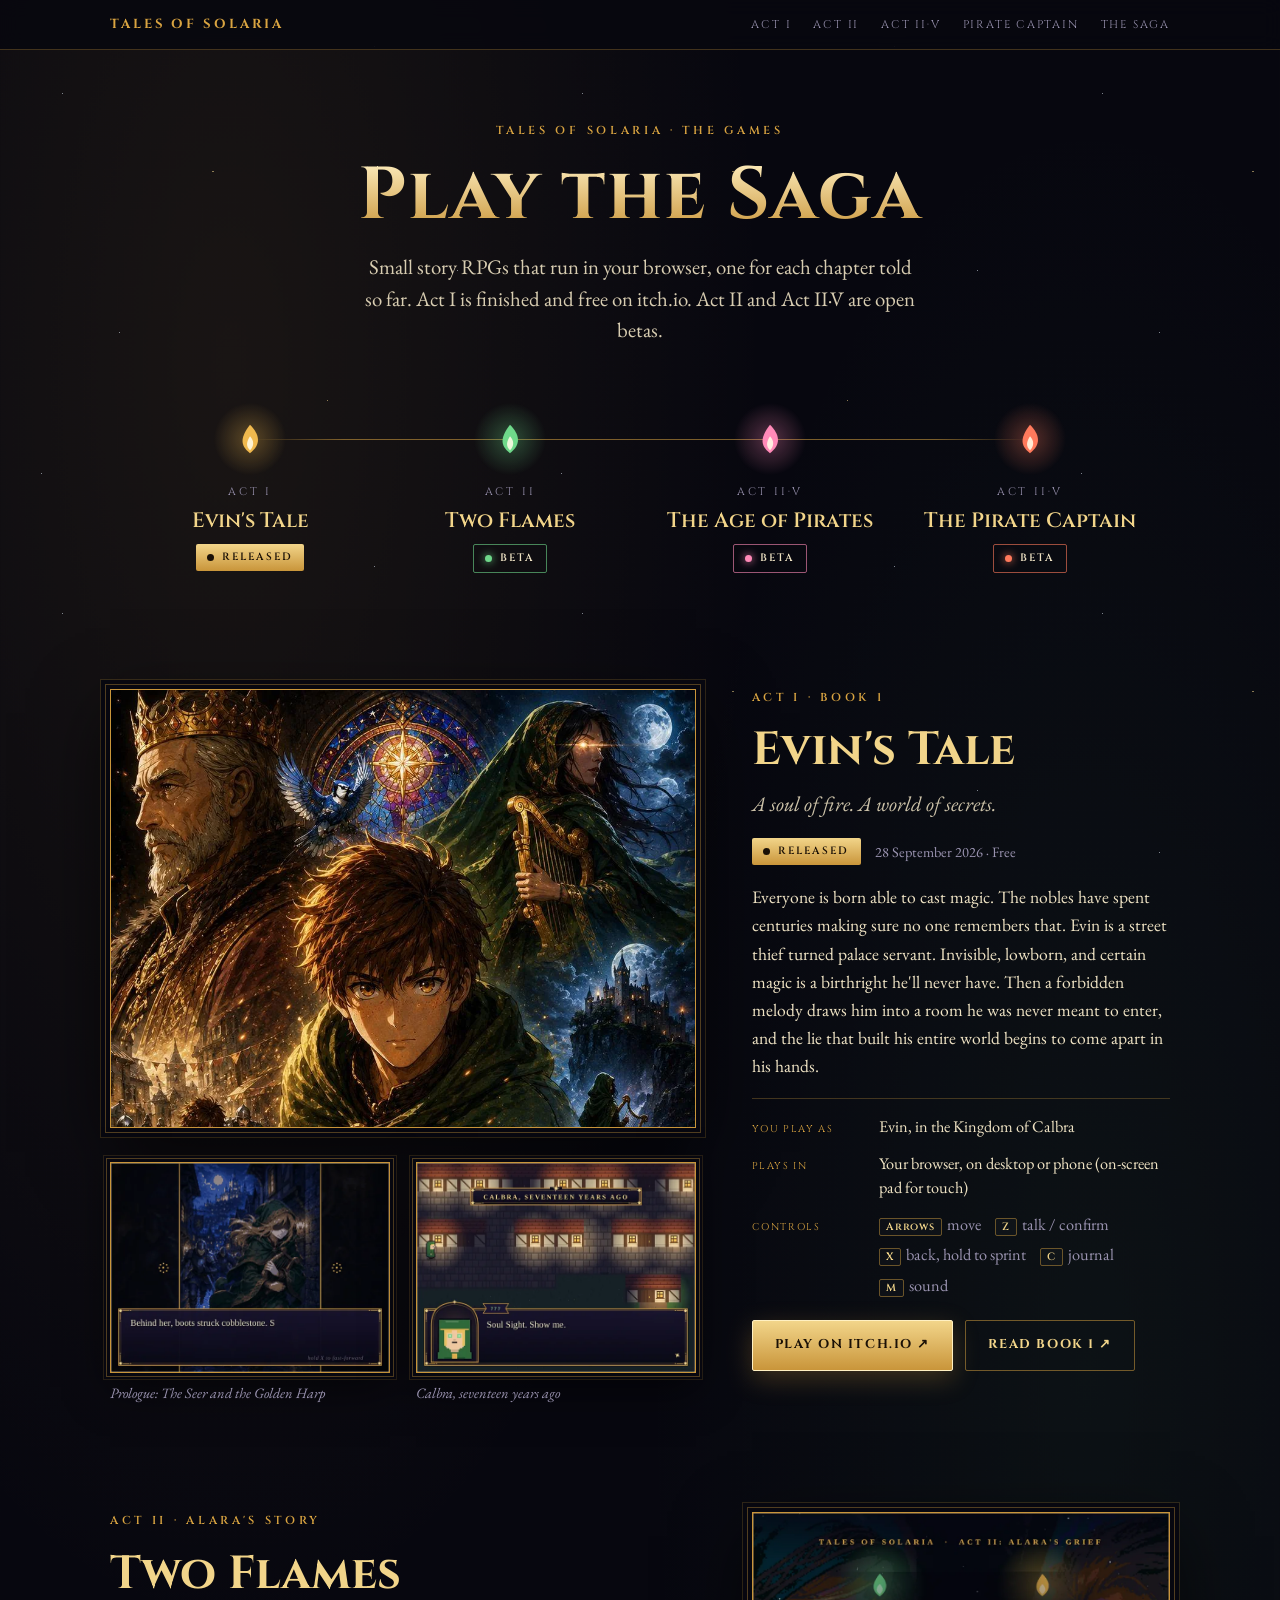
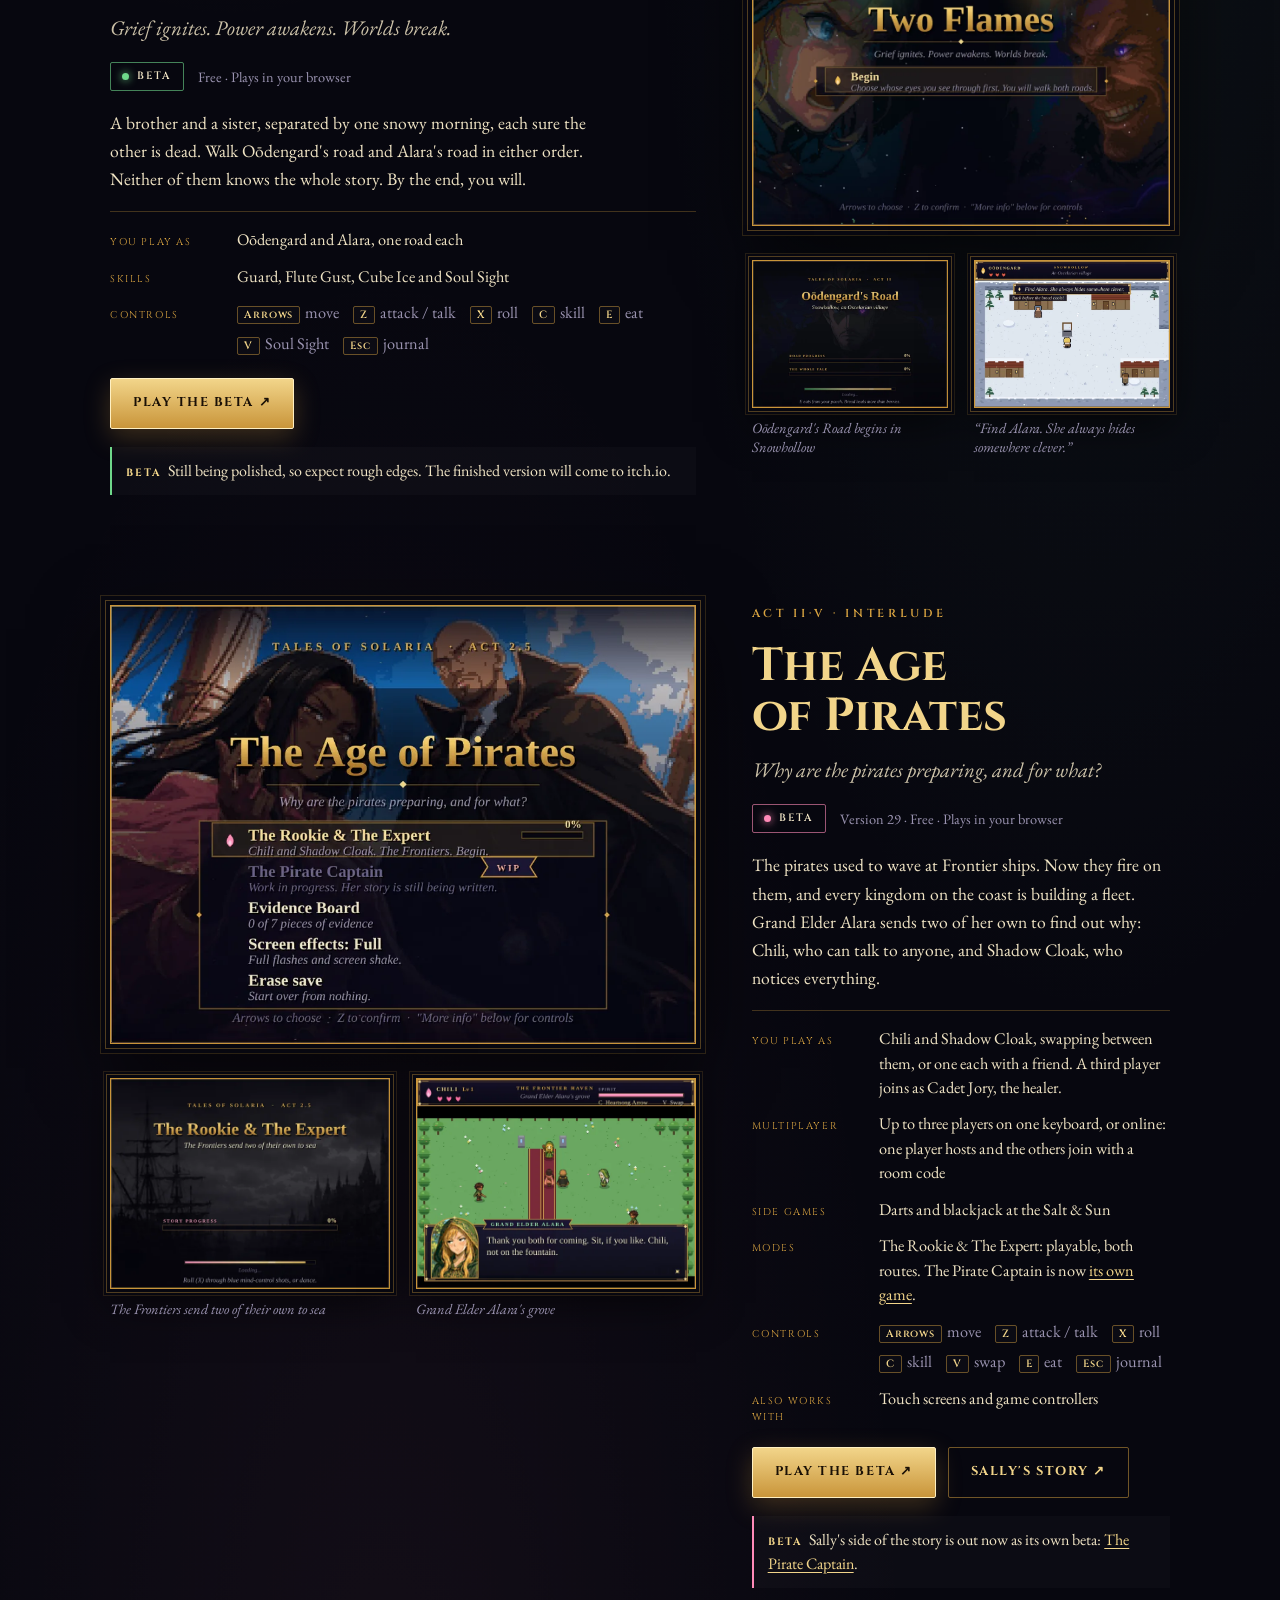
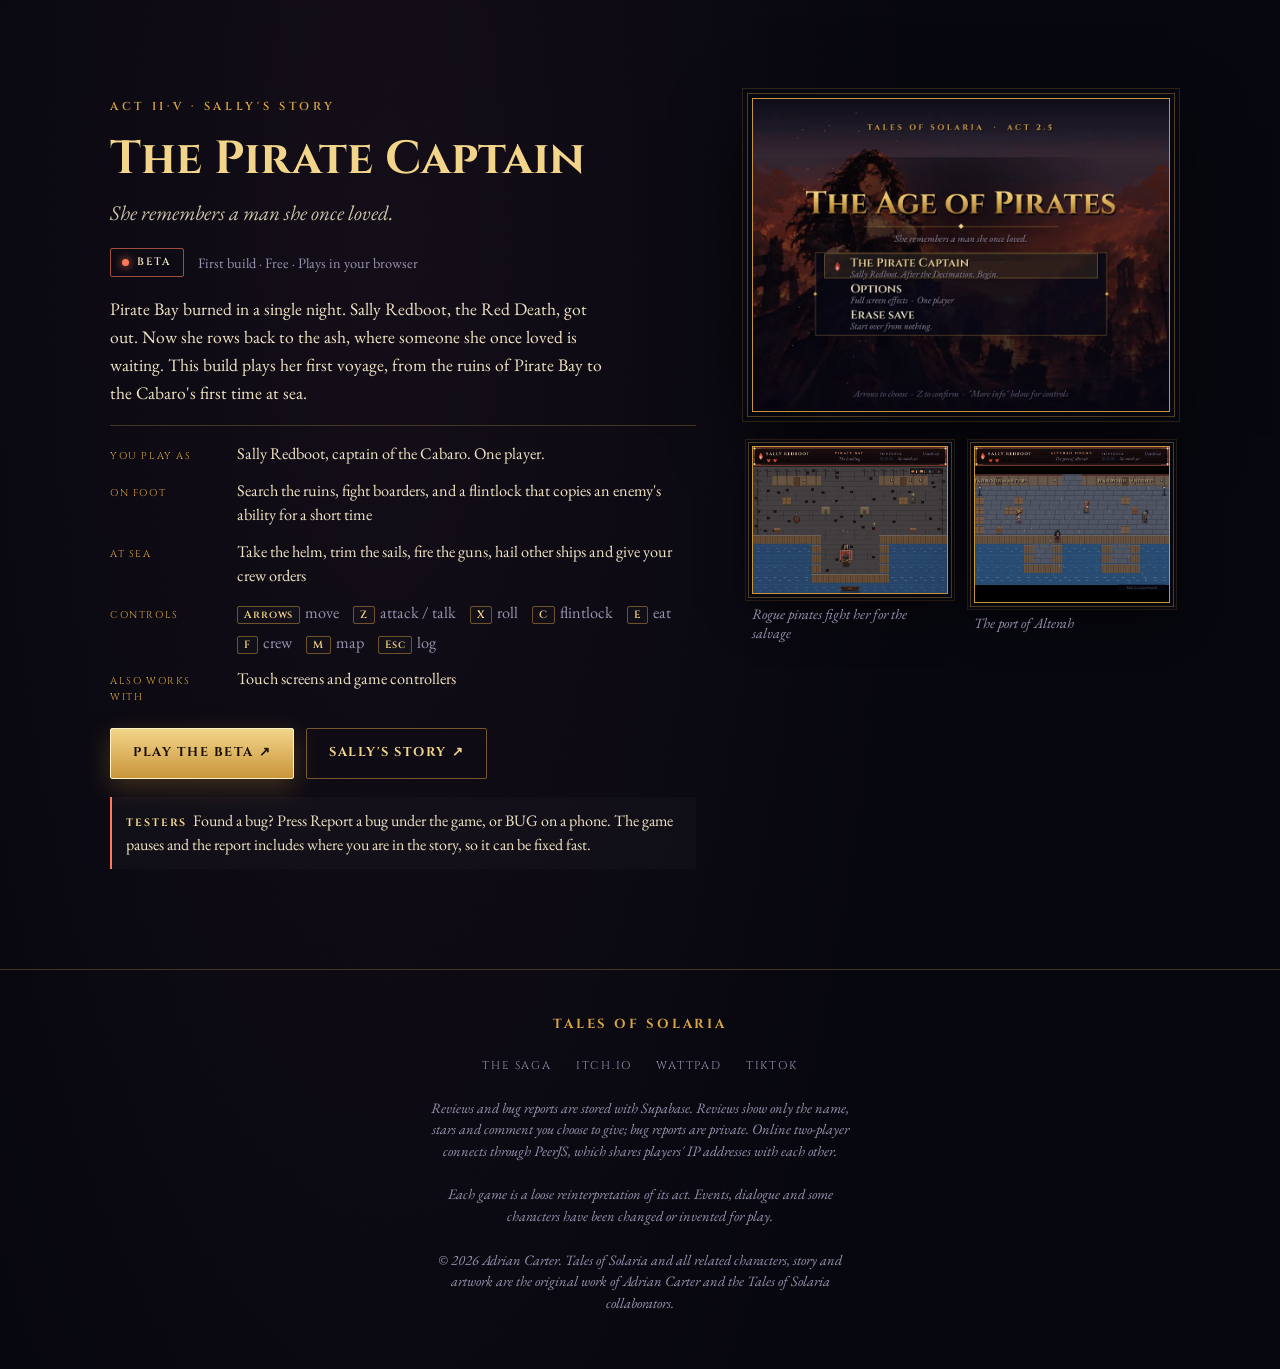
==== commit 9c6e114b: "Remove the friend's test build and the Test Builds section from the games page" ====
--- a/games/index.html
+++ b/games/index.html
@@ -173,23 +173,6 @@
 .rv-fine{margin:0;font-size:.85rem;font-style:italic;color:var(--dim);line-height:1.45}
 @media (max-width:860px){ .reviews{grid-template-columns:minmax(0,1fr)} }
 
-/* TEST BUILDS: temporary, passcode-locked. Card content is encrypted until unlocked. */
-.tb{padding-block:20px 10px;scroll-margin-top:90px}
-.tb-box{max-width:760px;margin:0 auto;border:1px dashed color-mix(in srgb,var(--violet) 55%,transparent);padding:34px 30px;display:grid;gap:16px;background:rgba(162,155,254,.03)}
-.tb-box > .eyebrow{color:var(--violet)}
-.tb-box h2{font-family:var(--display);font-weight:700;font-size:var(--step-2);line-height:1.1;margin:0;color:var(--pale)}
-.tb-box > p.lead{margin:0;max-width:60ch;color:var(--ink);opacity:.9}
-.tb-form{display:flex;flex-wrap:wrap;gap:10px;align-items:center}
-.tb-form[hidden]{display:none}
-.tb-form input{flex:1 1 220px;min-width:0;font:inherit;font-size:1rem;color:var(--ink);background:rgba(7,7,15,.7);border:1px solid rgba(162,155,254,.45);border-radius:2px;padding:10px 12px;letter-spacing:.05em}
-.tb-form input:focus{outline:none;border-color:var(--pale)}
-.tb-form button{cursor:pointer;font-family:var(--display);font-weight:700;font-size:.74rem;letter-spacing:.12em;text-transform:uppercase;padding:12px 18px;border-radius:2px;background:linear-gradient(180deg,var(--pale),var(--gold-deep));color:#1a1006;border:1px solid #fff0c2}
-.tb-form button[disabled]{opacity:.6;cursor:default}
-.tb-msg{margin:0;min-height:1.3em;font-size:1rem;color:#ff9a80}
-.tb-card{display:grid;gap:16px;border-top:1px solid var(--line);padding-top:22px}
-.tb-card h3{font-family:var(--display);font-weight:700;font-size:var(--step-2);line-height:1.1;margin:0;color:var(--pale)}
-.tb-card p.blurb{margin:0;max-width:62ch}
-@media (max-width:600px){ .tb-box{padding:26px 18px} }
 
 /* FOOTER */
 footer{border-top:1px solid var(--line);margin-top:60px}
@@ -251,7 +234,6 @@
       <a class="hide-sm" href="#two-flames">Act II</a>
       <a class="hide-sm" href="#age-of-pirates">Act II·V</a>
       <a class="hide-sm" href="#pirate-captain">Pirate Captain</a>
-      <a class="hide-sm" href="#test-builds">Test Builds</a>
       <a href="/">The Saga</a>
     </div>
   </div>
@@ -516,20 +498,6 @@
 
   </div>
 
-  <!-- TEMPORARY: passcode-locked test builds (not part of the saga) -->
-  <section class="wrap tb" id="test-builds" aria-labelledby="t-tb">
-    <div class="tb-box">
-      <p class="eyebrow">Temporary &middot; Private testing</p>
-      <h2 id="t-tb">Test Builds</h2>
-      <p class="lead">Early builds that are being play-tested privately. If you were given a passcode, enter it here.</p>
-      <form class="tb-form" id="tb-form" autocomplete="off">
-        <input id="tb-pass" type="password" aria-label="Passcode" placeholder="Passcode" autocapitalize="off" spellcheck="false" required>
-        <button type="submit" id="tb-go">Unlock</button>
-      </form>
-      <p class="tb-msg" id="tb-msg" role="status"></p>
-      <div id="tb-out"></div>
-    </div>
-  </section>
 </main>
 
 <footer>
@@ -606,34 +574,6 @@
     .catch(()=>{});
 })();
 
-/* Test builds: the card is AES-GCM encrypted with the passcode, so nothing is readable until it is unlocked. */
-(()=>{
-  const TB_CARD={"s":"G2jWGyj1audWihj7GRcdCQ==","v":"w2jT1w8i69tQcVPJ","i":250000,"c":"iLN/g81CMEn37XbRvKqwa9EUxnhjdjr+JnFLeNxWjeluOg3bpGJISTypYeKeBMvipZrMS55ds5dtqhMy8RqidIAzeYoX7yVc5I8sd7HBd6pg8o3wO9tq5mJCFtT02mkY5zPmYqpNCeejaXxh2m9T2dCXF1zohA8cQGxpXsXkS6vG/KLVoFlBPYtdAth0ZuAoYXCTfMdGBS4laMbMUzrWjblgdbBt2XuZ0e2OIl96SVuWOO2T9JY5HPlWF6oNBGgQHlbRQnLcZK2qrB2Q5+JPiwOxu8C77P+79MAHDfZw8L8+XmW3S8VuiRTMJw3lX8/OJA3SDkPoMPmWcTDuI6n3NuKVqCHt86D8s1J1OZm+P7rdZ1DlwUcs1WDhlLrv8RAwjezZr+Ol9SsVOLv4WCTNZcIpE1WHui/5ritabzvomRE+AGPqldMfyhOL3wJDdUONgGseV0RYoFEUFY5M023LwRCBjtpZwJMv2TWu9C29q7Q2gBMzDAHuL88GJf2nv3z4U9iPenVSBkzyGtZzp6zKEhuWaEVBv91HFKTN7xpRT76vZ0Os4BryX4i8qeU5PhsoDH08HTGpLKW/CPTAU5gkAdKLpBTk2ln/YnWUjqVjO8ICgF8LxpRqwFWwfceMWVOjuC9FfgVfQ1p6lddNc7xDTj8R3WPkg1wvGoiYOJDUjD71oaWset9k8SR2m0dqU1TOzuk4lhmmZGIPvzuCjzm7zBruZXKac/zAUgNUu0u6J/xSuPudi7+vEHecDiePZWr5lhUsxxz2qD8BtWKDTL8GZFjRiLpTJyPY5TJKJypmWo9EW2XT5Wz0pJqUu3E57pUQuFOpNGARr3WlAzGNqUO93VfVPP+F3Rw1B7IG6lHK0I6HcCcQYiAeF0lqn3OJcy/1u6dBvpT2N8gSW/5zJGeFCZ3gATRgRoCWLXuhsSGkysu/oX+giz7mKGejucW1Z8DvkaIt0bEiryfSqe0sxaKlafT8xRSyAHtcPyP0ABv3c1seAc0lK9Q0rZ8h4d0pSGPzindv1IG48A/KR2vnbpjO3ZIJIZiOKUVbPsmiSmojkh84O/vXMaoCBzvluECrndKYXhF7N9cuYPvlZGJg2TCg7F5CP0UF6Rwmku7BNUv/M6+IE6Rud8cj9YM9FkQlaSneVPYJ8D88NjdtkbqzWCGbAqyHfkry4WS/v84aBChJefVldMJ5B0KlVypIj3iztGupiS2aGGtmE3Kjmh/HEE3WLn1Qv5VcHxnecNQUOrzZ326PAO8XLgVLyxde05O8JqCx8pq0AQy+OPrICY0Jj/5h3yzaYd4MIQYYrEUml6jUoO/YKtpIljhCTFeloRWecQy1hFR0I1+7vF6uTyVanqxuVmw9AdRN/lolmcFB0xSghVdgY7zuieVQo39VZngDsfpqZlKLnsDc9R6jntRe4PYdt1gDWmqWcPvH66FwWYR6KkOYWGXVRTSWEjVna6MnZD07rTBxhOYmMO6R3C2R1bssUyd/wmoleBqkK86vivL/VJjKh9PUsvx7fIT/y3rKVq3zmYXbBl+jOaQE4T9L8WLk1B3vhyCl4NSsGQXNw51MoyE4GxX7qV5Nj0CrutFsSmokPB99kJj+8AUn9slc6Q=="};
-  const f=document.getElementById('tb-form'); if(!f||!TB_CARD||!window.crypto||!crypto.subtle) return;
-  const inp=document.getElementById('tb-pass'), btn=document.getElementById('tb-go'), msg=document.getElementById('tb-msg'), out=document.getElementById('tb-out');
-  const b64=s=>Uint8Array.from(atob(s),c=>c.charCodeAt(0));
-  const norm=s=>s.trim().toLowerCase();
-  async function open(pass){
-    const base=await crypto.subtle.importKey('raw',new TextEncoder().encode(pass),'PBKDF2',false,['deriveKey']);
-    const key=await crypto.subtle.deriveKey({name:'PBKDF2',salt:b64(TB_CARD.s),iterations:TB_CARD.i,hash:'SHA-256'},base,{name:'AES-GCM',length:256},false,['decrypt']);
-    return new TextDecoder().decode(await crypto.subtle.decrypt({name:'AES-GCM',iv:b64(TB_CARD.v)},key,b64(TB_CARD.c)));
-  }
-  async function run(pass,quiet){
-    btn.disabled=true; if(!quiet) msg.textContent='';
-    try{
-      out.innerHTML=await open(pass);
-      f.hidden=true; msg.textContent='';
-      try{ sessionStorage.setItem('tos.testpass',pass); }catch(e){}
-    }catch(e){
-      if(!quiet) msg.textContent='That passcode did not work. Check it and try again.';
-      try{ if(quiet) sessionStorage.removeItem('tos.testpass'); }catch(e){}
-    }
-    btn.disabled=false;
-  }
-  f.addEventListener('submit',e=>{ e.preventDefault(); run(norm(inp.value),false); });
-  let saved=null; try{ saved=sessionStorage.getItem('tos.testpass'); }catch(e){}
-  if(saved) run(saved,true);
-})();
 </script>
 </body>
 </html>
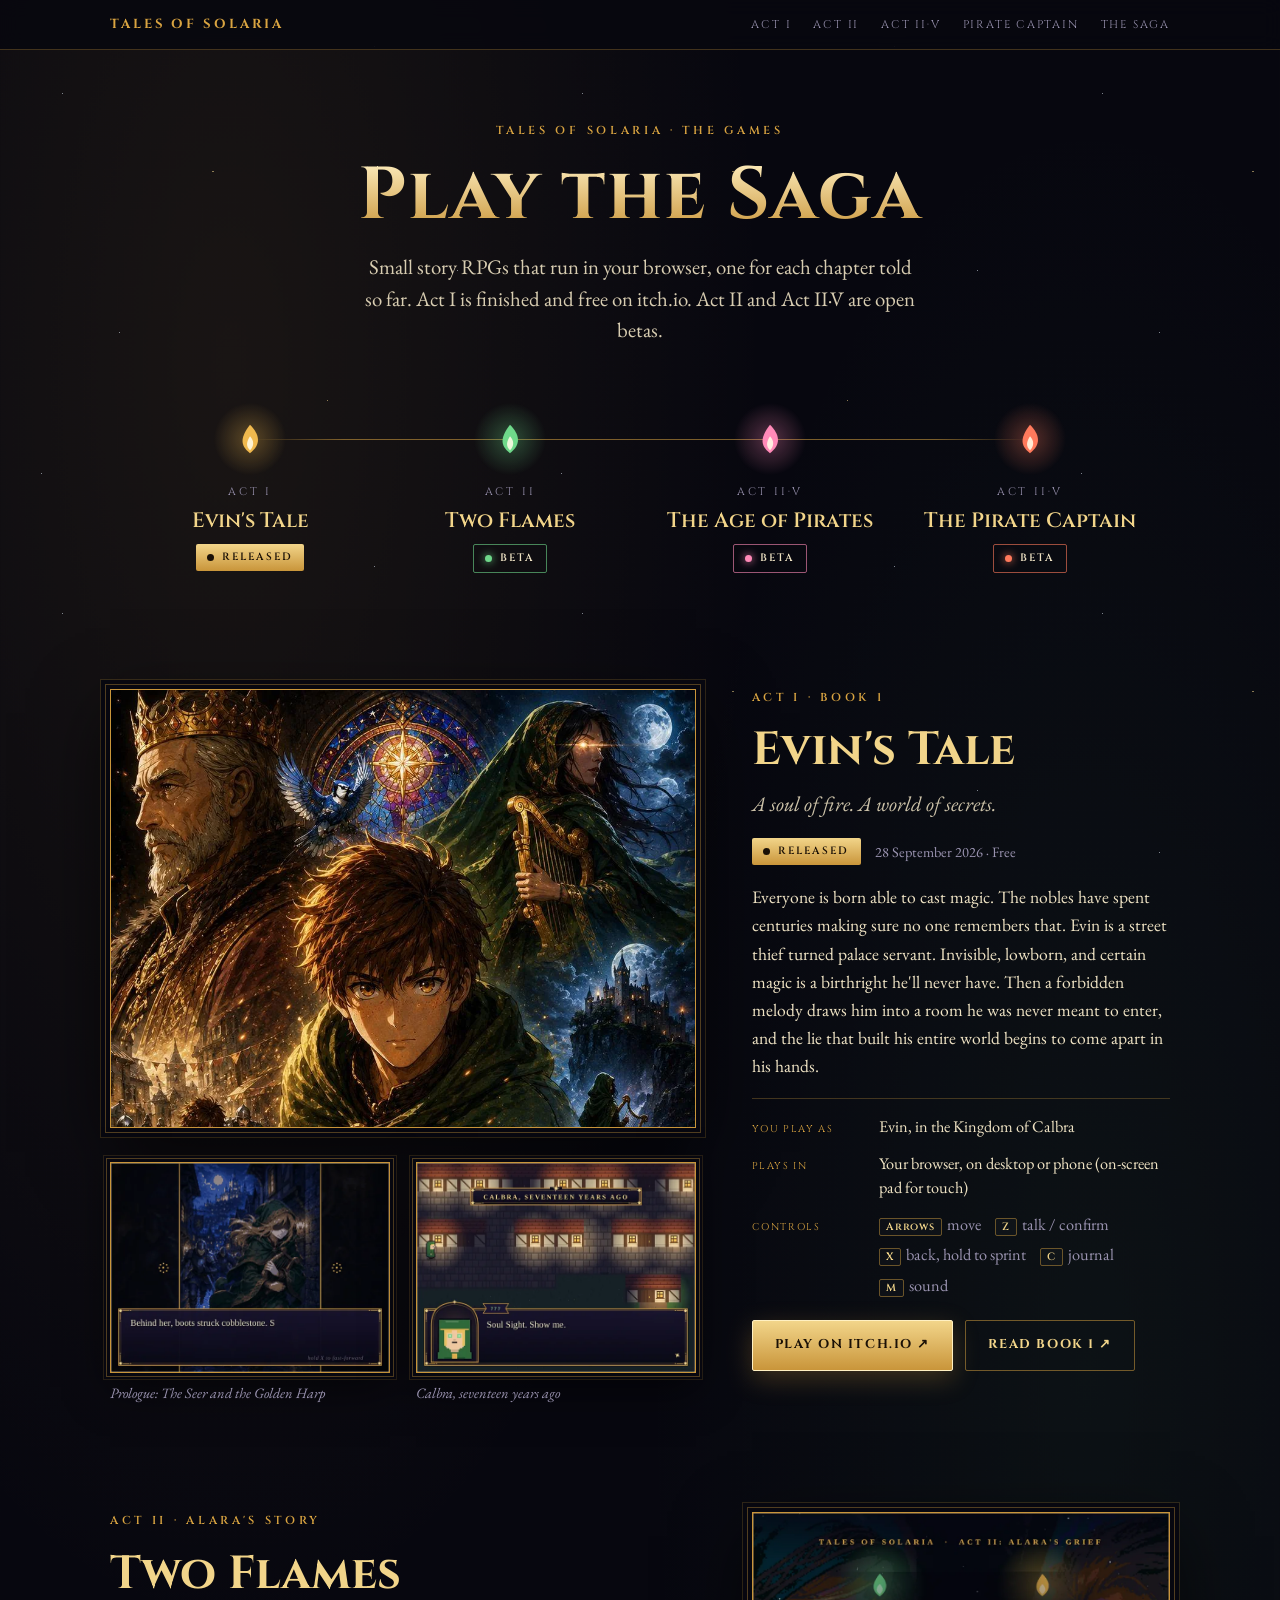
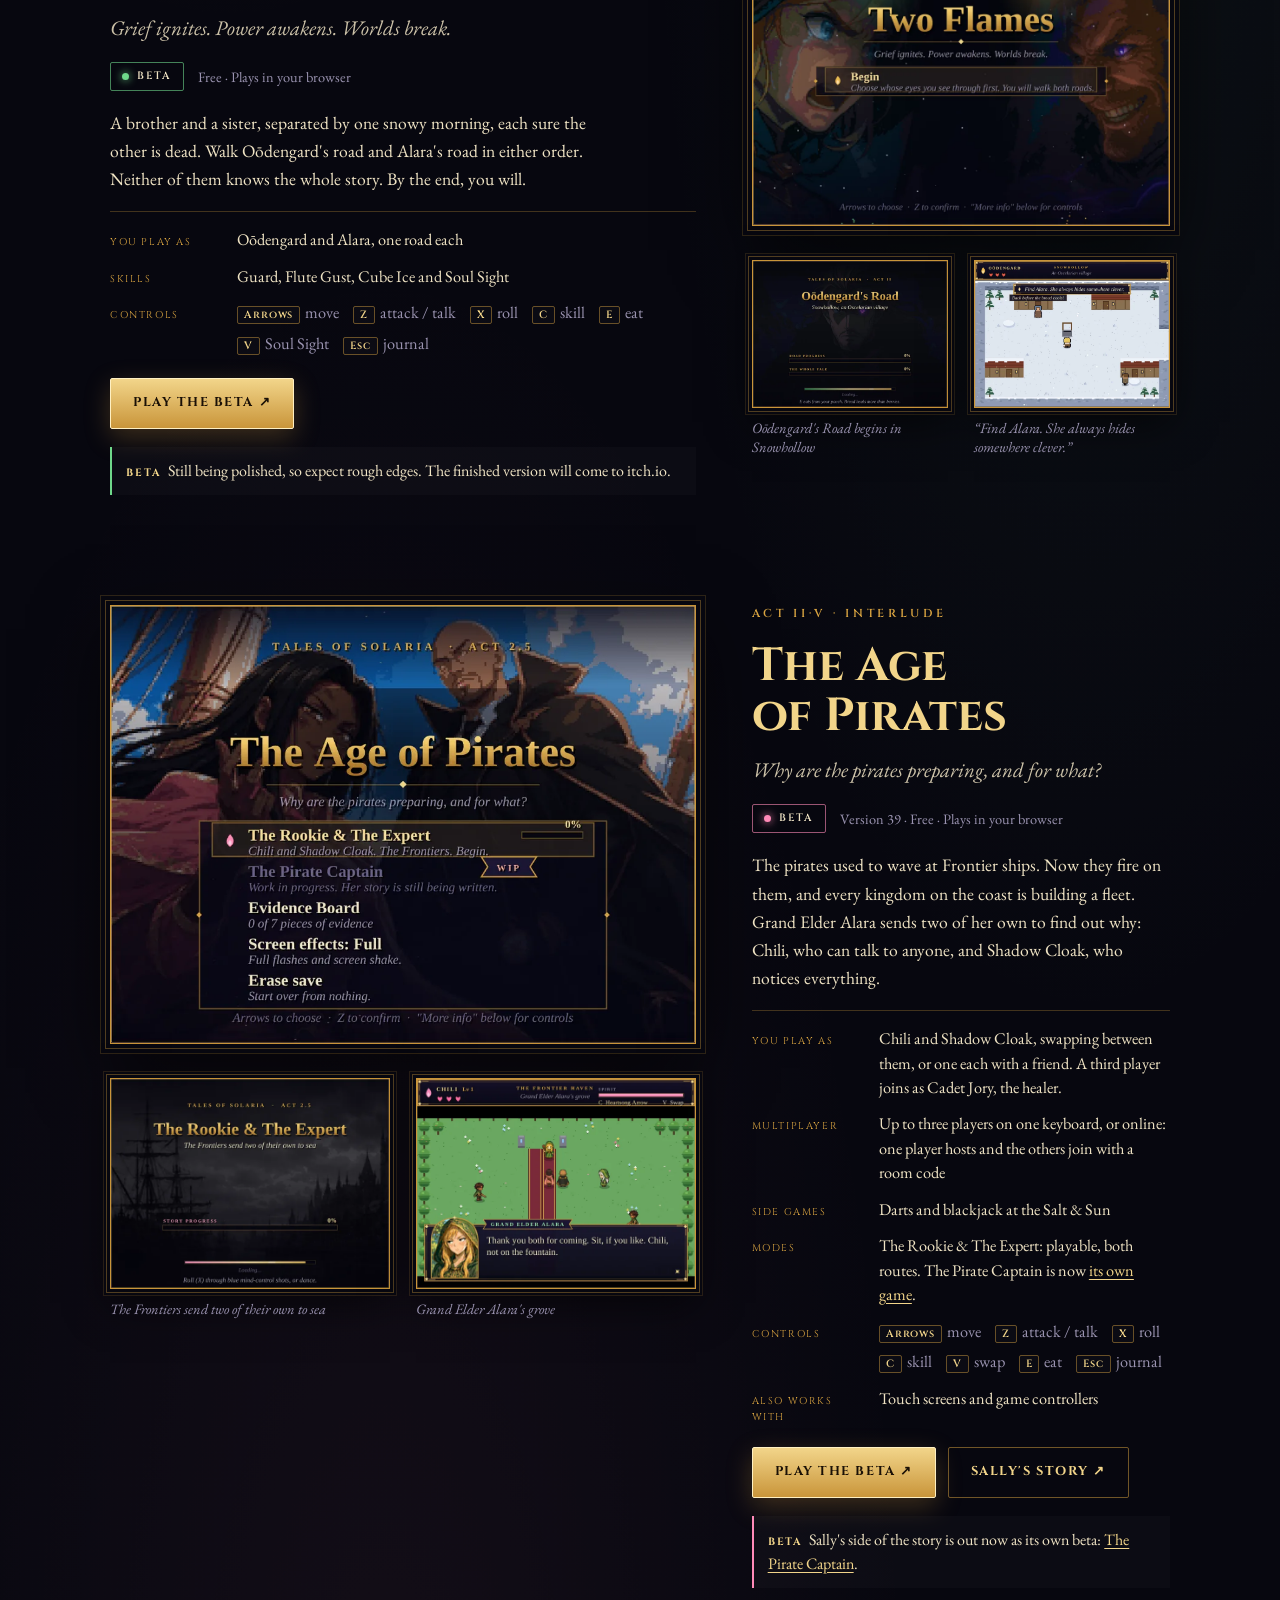
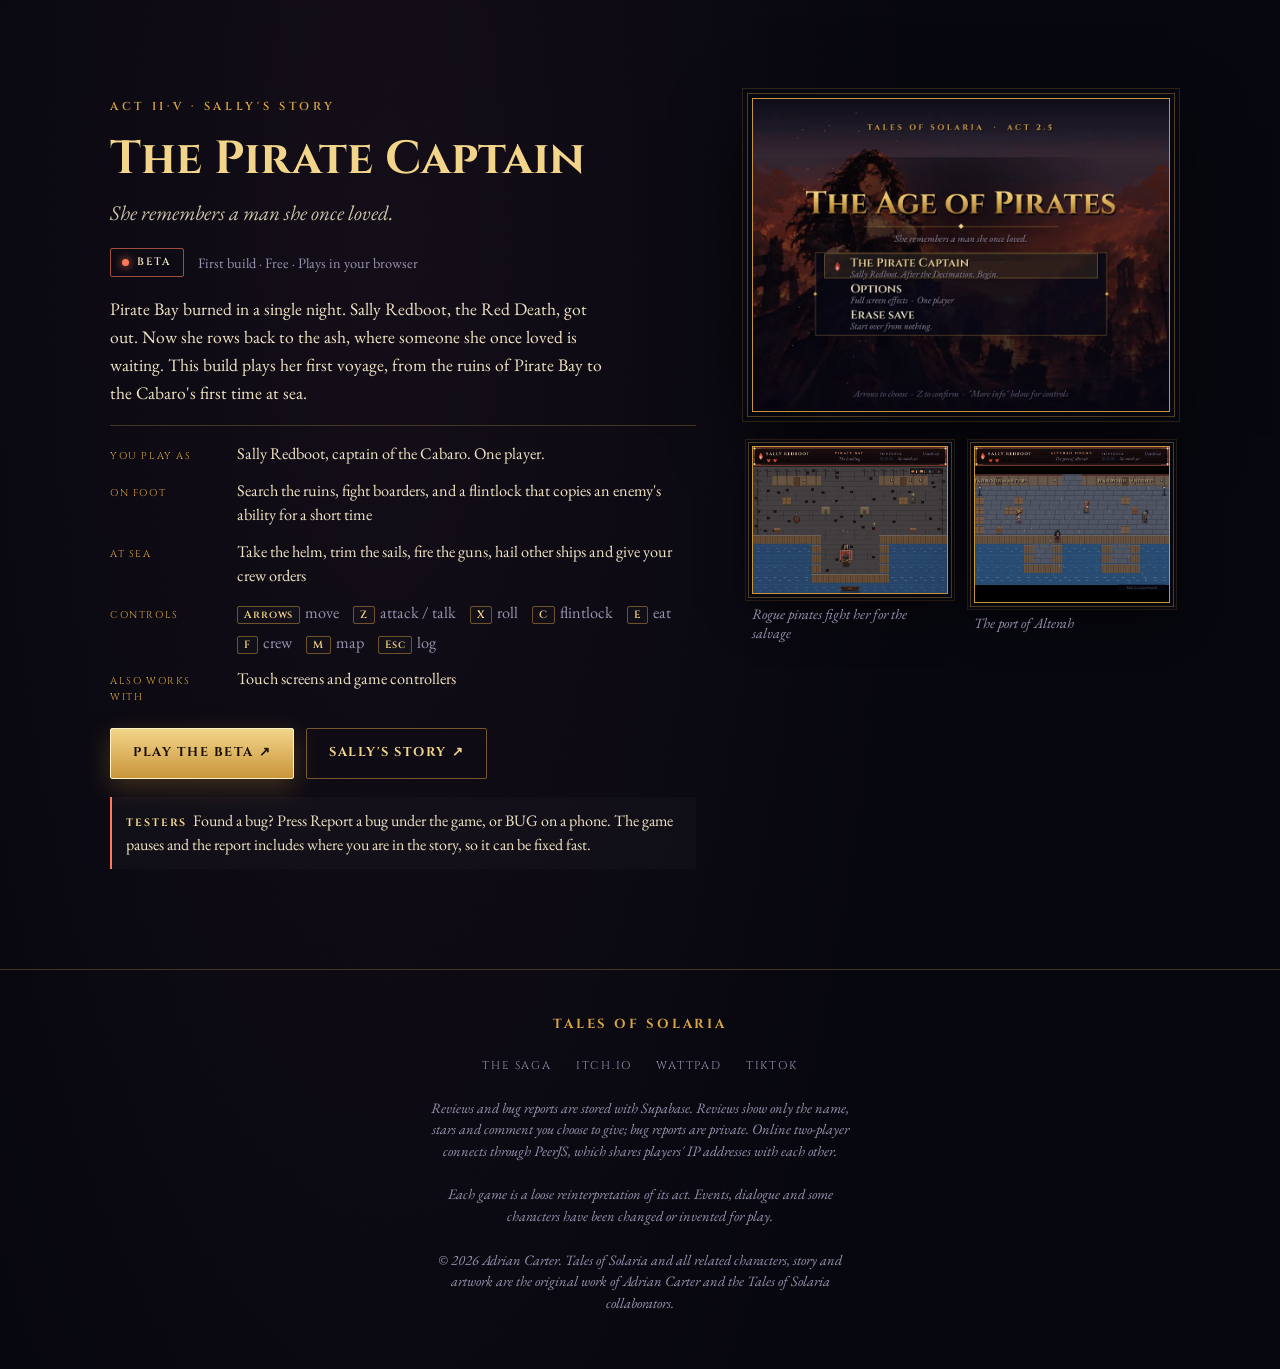
==== commit 1b7a5d87: "The Age of Pirates v39: The Man Who Left Solaria side quest, seasickness, smoother Jory chase" ====
--- a/games/index.html
+++ b/games/index.html
@@ -412,7 +412,7 @@
         <p class="tagline">Why are the pirates preparing, and for what?</p>
         <div class="meta">
           <span class="status beta"><span class="dot"></span>Beta</span>
-          <span class="small">Version 29 &middot; Free &middot; Plays in your browser</span>
+          <span class="small">Version 39 &middot; Free &middot; Plays in your browser</span>
         </div>
         <p class="blurb">The pirates used to wave at Frontier ships. Now they fire on them, and every kingdom on the coast is building a fleet. Grand Elder Alara sends two of her own to find out why: Chili, who can talk to anyone, and Shadow Cloak, who notices everything.</p>
         <dl class="specs">
